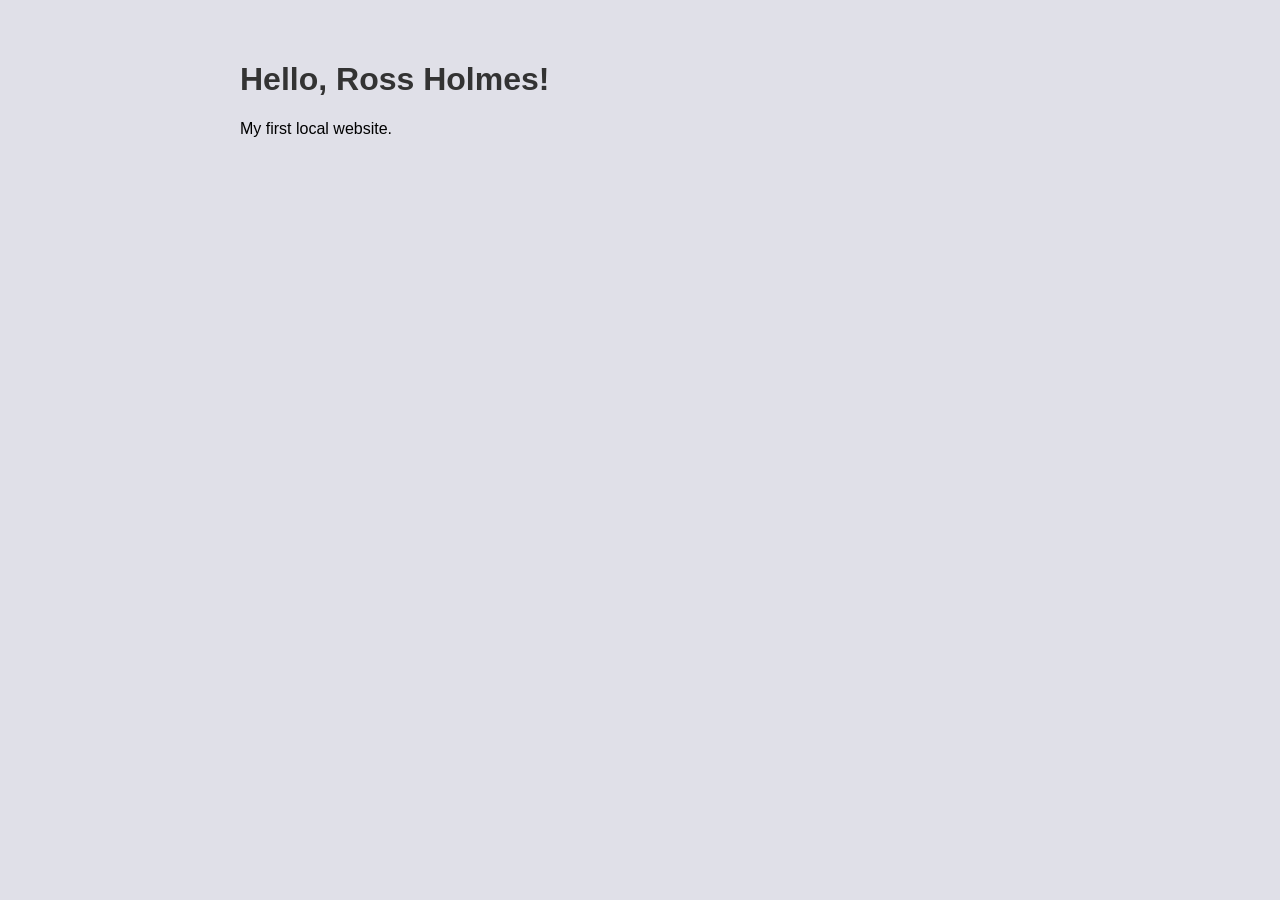
==== index.html @ 1b369ec4 "test 4" ====
<!DOCTYPE html>
<html>
  <head>
    <title>My First Site 2121</title>
    <link rel="stylesheet" href="style.css">
  </head>
  <body>
    <h1>Hello, Ross Holmes!</h1>
    <p>My first local website.</p>
  </body>
</html>
---- style.css ----
body {
  font-family: Arial, sans-serif;
  max-width: 800px;
  margin: 0 auto;
  padding: 40px;
  background: #e0e0e8;
}
h1 {
  color: #333;
}
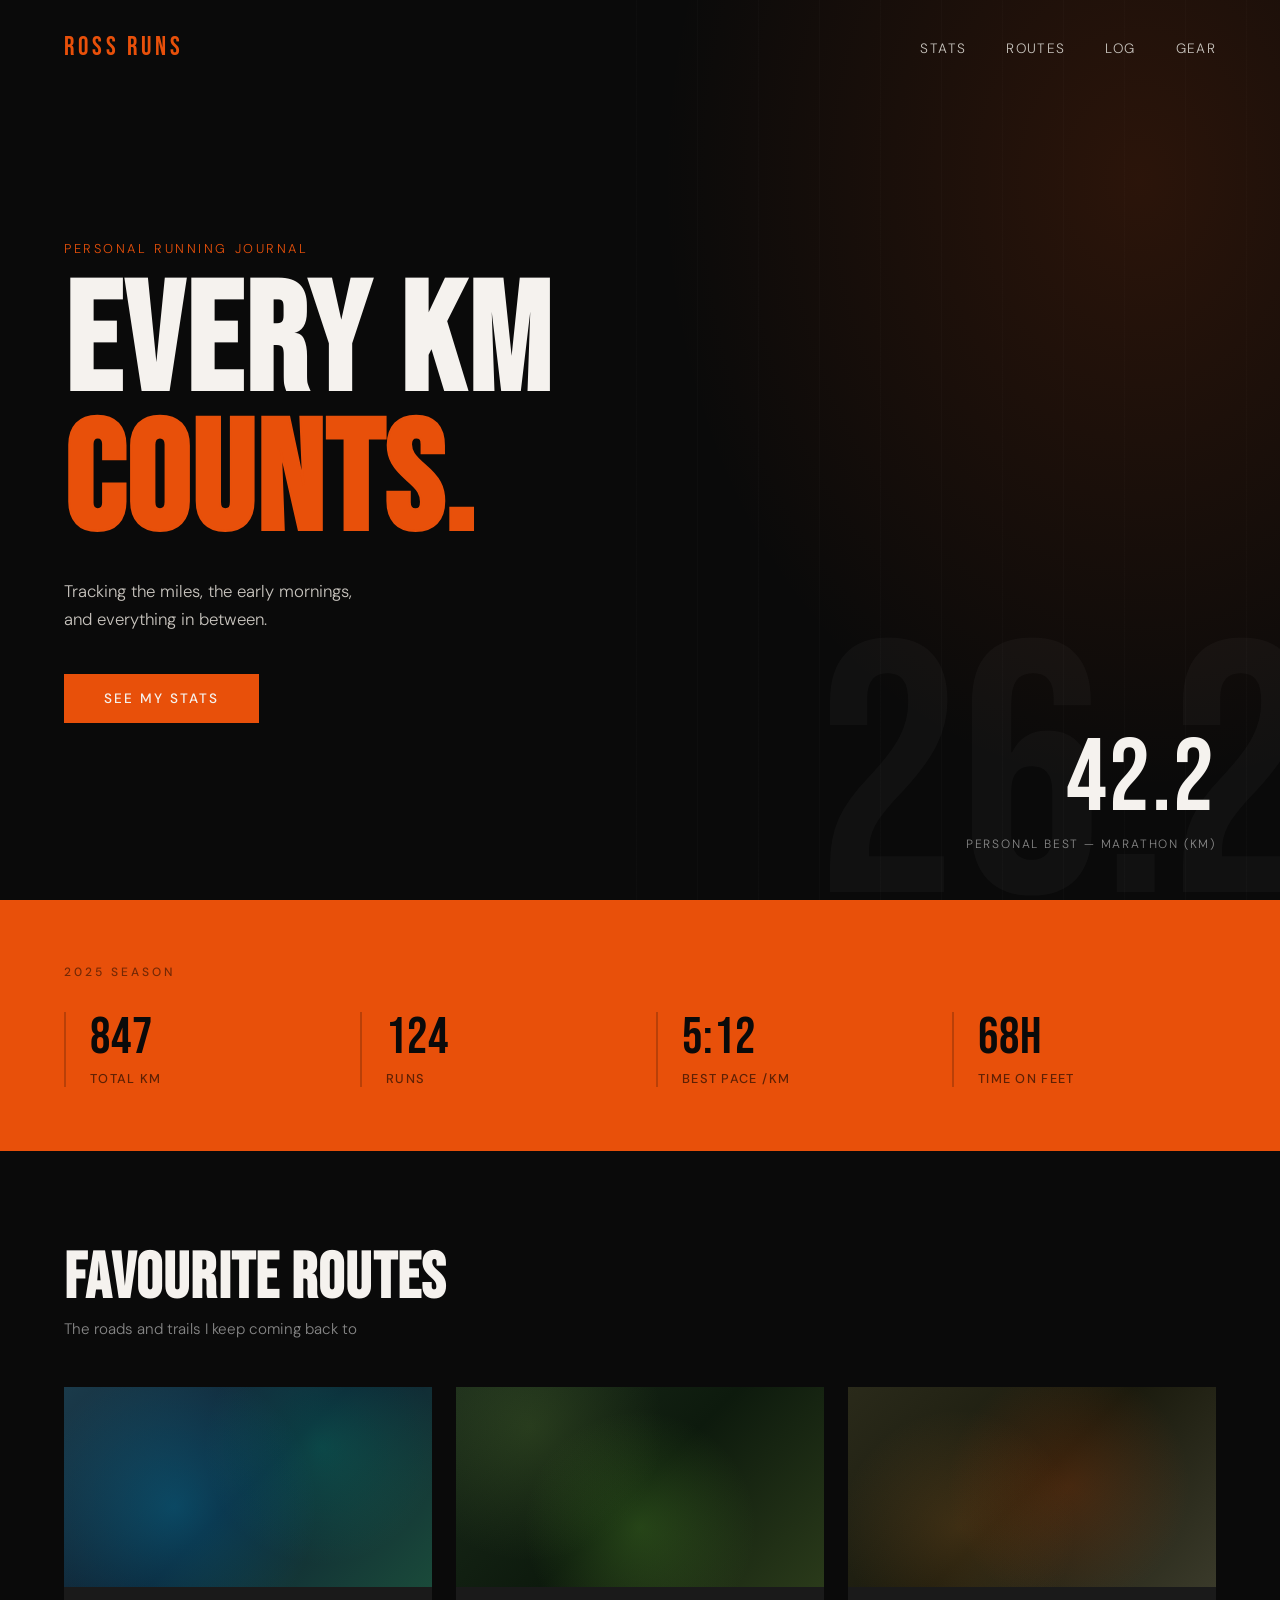
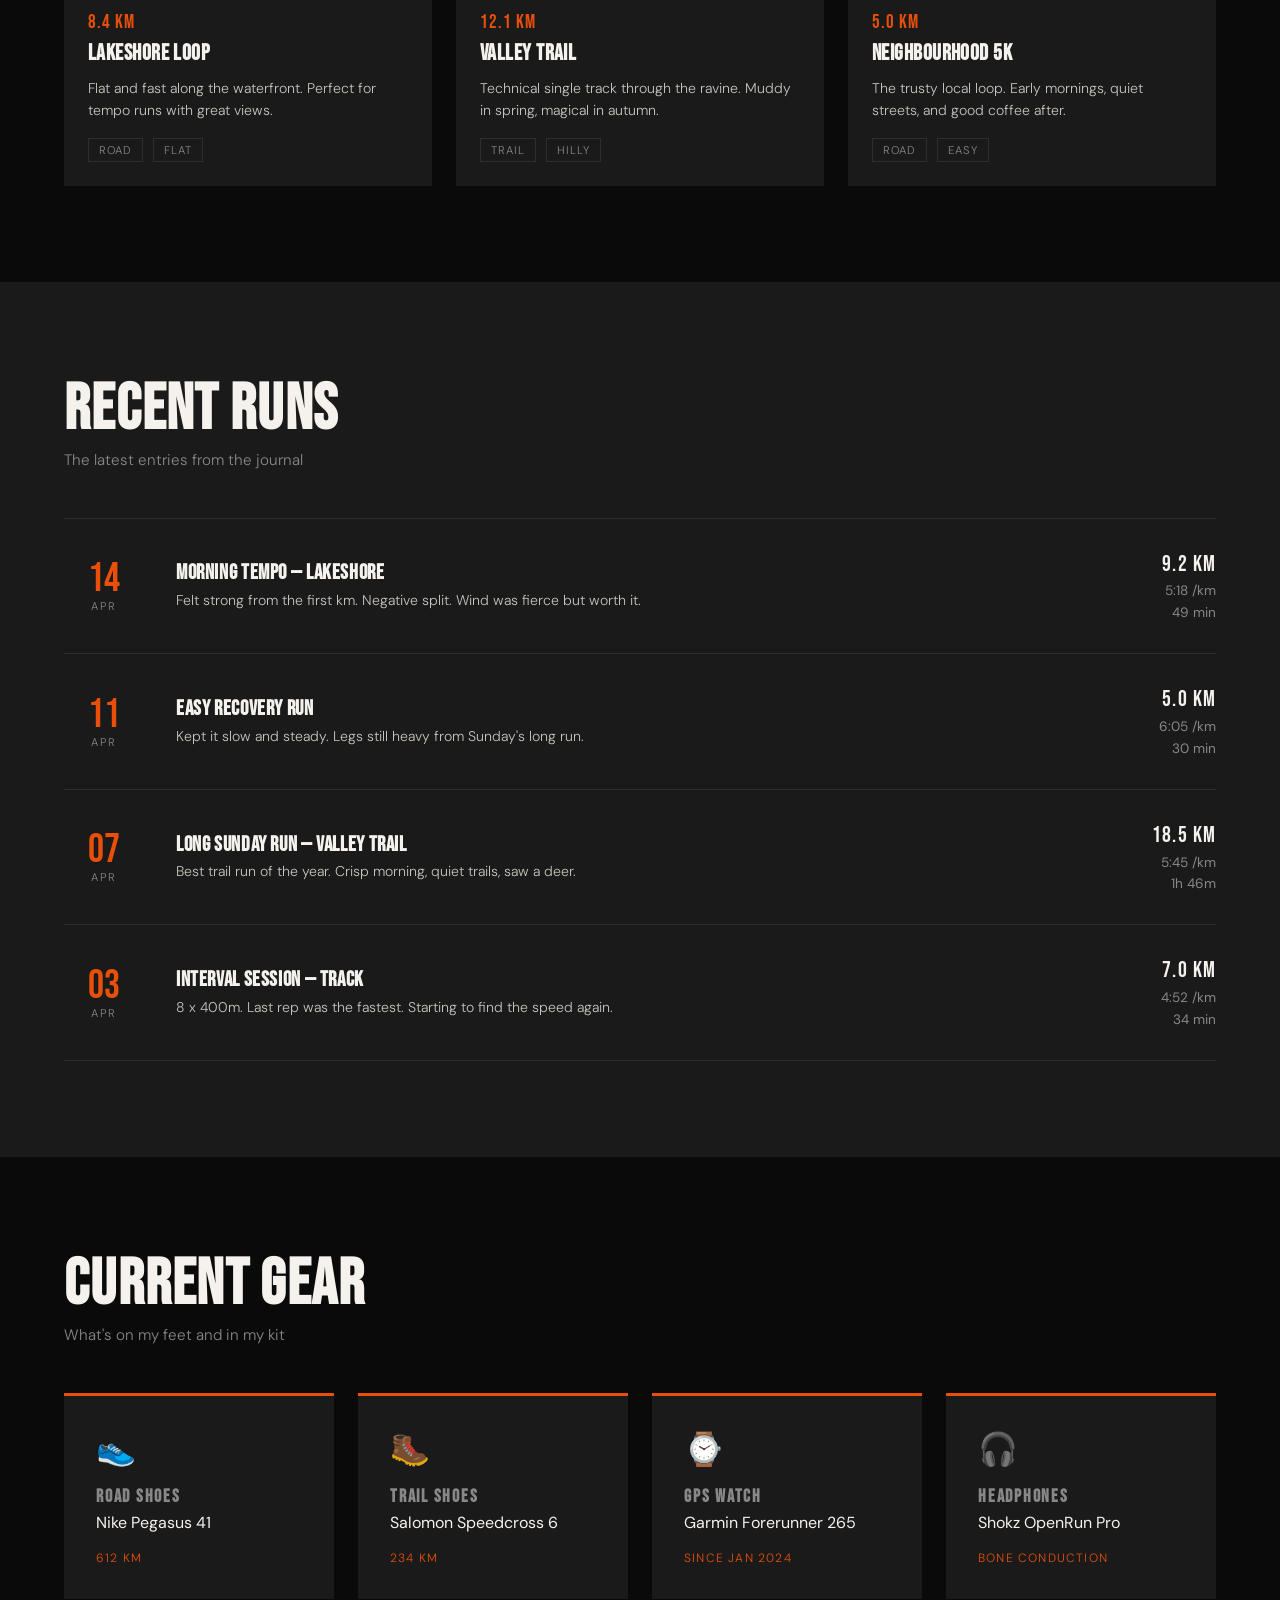
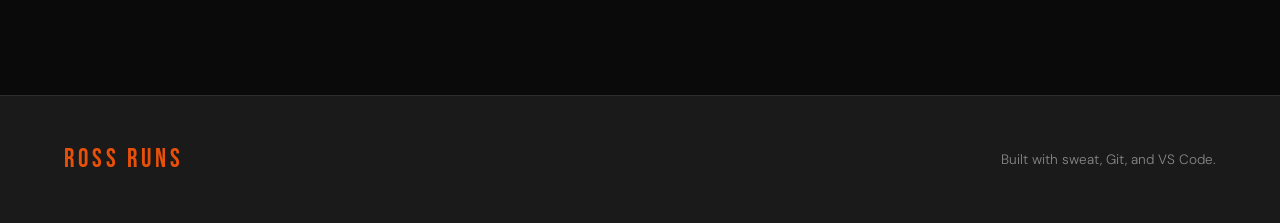
==== commit ec9e0f29: "Updated to running theme" ====
--- a/index.html
+++ b/index.html
@@ -1,11 +1,210 @@
 <!DOCTYPE html>
-<html>
-  <head>
-    <title>My First Site 2121</title>
-    <link rel="stylesheet" href="style.css">
-  </head>
-  <body>
-    <h1>Hello, Ross Holmes!</h1>
-    <p>My first local website.</p>
-  </body>
+<html lang="en">
+<head>
+  <meta charset="UTF-8">
+  <meta name="viewport" content="width=device-width, initial-scale=1.0">
+  <title>Ross Runs</title>
+  <link rel="preconnect" href="https://fonts.googleapis.com">
+  <link href="https://fonts.googleapis.com/css2?family=Bebas+Neue&family=DM+Sans:ital,wght@0,300;0,400;0,500;1,300&display=swap" rel="stylesheet">
+  <link rel="stylesheet" href="style.css">
+</head>
+<body>
+
+  <!-- HERO -->
+  <header class="hero">
+    <nav class="nav">
+      <span class="logo">ROSS RUNS</span>
+      <ul>
+        <li><a href="#stats">Stats</a></li>
+        <li><a href="#routes">Routes</a></li>
+        <li><a href="#log">Log</a></li>
+        <li><a href="#gear">Gear</a></li>
+      </ul>
+    </nav>
+    <div class="hero-content">
+      <p class="hero-label">Personal Running Journal</p>
+      <h1>Every km<br><em>counts.</em></h1>
+      <p class="hero-sub">Tracking the miles, the early mornings,<br>and everything in between.</p>
+      <a href="#stats" class="btn">See My Stats</a>
+    </div>
+    <div class="hero-distance">
+      <span>42.2</span>
+      <p>Personal Best — Marathon (km)</p>
+    </div>
+  </header>
+
+  <!-- STATS -->
+  <section class="stats" id="stats">
+    <div class="stats-label">2025 SEASON</div>
+    <div class="stats-grid">
+      <div class="stat">
+        <span class="stat-num">847</span>
+        <span class="stat-name">Total km</span>
+      </div>
+      <div class="stat">
+        <span class="stat-num">124</span>
+        <span class="stat-name">Runs</span>
+      </div>
+      <div class="stat">
+        <span class="stat-num">5:12</span>
+        <span class="stat-name">Best pace /km</span>
+      </div>
+      <div class="stat">
+        <span class="stat-num">68h</span>
+        <span class="stat-name">Time on feet</span>
+      </div>
+    </div>
+  </section>
+
+  <!-- ROUTES -->
+  <section class="routes" id="routes">
+    <div class="section-header">
+      <h2>Favourite Routes</h2>
+      <p>The roads and trails I keep coming back to</p>
+    </div>
+    <div class="routes-grid">
+      <div class="route-card">
+        <div class="route-img route-img-1"></div>
+        <div class="route-info">
+          <span class="route-distance">8.4 km</span>
+          <h3>Lakeshore Loop</h3>
+          <p>Flat and fast along the waterfront. Perfect for tempo runs with great views.</p>
+          <span class="route-tag">Road</span>
+          <span class="route-tag">Flat</span>
+        </div>
+      </div>
+      <div class="route-card">
+        <div class="route-img route-img-2"></div>
+        <div class="route-info">
+          <span class="route-distance">12.1 km</span>
+          <h3>Valley Trail</h3>
+          <p>Technical single track through the ravine. Muddy in spring, magical in autumn.</p>
+          <span class="route-tag">Trail</span>
+          <span class="route-tag">Hilly</span>
+        </div>
+      </div>
+      <div class="route-card">
+        <div class="route-img route-img-3"></div>
+        <div class="route-info">
+          <span class="route-distance">5.0 km</span>
+          <h3>Neighbourhood 5k</h3>
+          <p>The trusty local loop. Early mornings, quiet streets, and good coffee after.</p>
+          <span class="route-tag">Road</span>
+          <span class="route-tag">Easy</span>
+        </div>
+      </div>
+    </div>
+  </section>
+
+  <!-- RUN LOG -->
+  <section class="log" id="log">
+    <div class="section-header light">
+      <h2>Recent Runs</h2>
+      <p>The latest entries from the journal</p>
+    </div>
+    <div class="log-list">
+      <div class="log-entry">
+        <div class="log-date">
+          <span class="day">14</span>
+          <span class="month">APR</span>
+        </div>
+        <div class="log-details">
+          <h4>Morning tempo — Lakeshore</h4>
+          <p>Felt strong from the first km. Negative split. Wind was fierce but worth it.</p>
+        </div>
+        <div class="log-metrics">
+          <span>9.2 km</span>
+          <span>5:18 /km</span>
+          <span>49 min</span>
+        </div>
+      </div>
+      <div class="log-entry">
+        <div class="log-date">
+          <span class="day">11</span>
+          <span class="month">APR</span>
+        </div>
+        <div class="log-details">
+          <h4>Easy recovery run</h4>
+          <p>Kept it slow and steady. Legs still heavy from Sunday's long run.</p>
+        </div>
+        <div class="log-metrics">
+          <span>5.0 km</span>
+          <span>6:05 /km</span>
+          <span>30 min</span>
+        </div>
+      </div>
+      <div class="log-entry">
+        <div class="log-date">
+          <span class="day">07</span>
+          <span class="month">APR</span>
+        </div>
+        <div class="log-details">
+          <h4>Long Sunday run — Valley Trail</h4>
+          <p>Best trail run of the year. Crisp morning, quiet trails, saw a deer.</p>
+        </div>
+        <div class="log-metrics">
+          <span>18.5 km</span>
+          <span>5:45 /km</span>
+          <span>1h 46m</span>
+        </div>
+      </div>
+      <div class="log-entry">
+        <div class="log-date">
+          <span class="day">03</span>
+          <span class="month">APR</span>
+        </div>
+        <div class="log-details">
+          <h4>Interval session — track</h4>
+          <p>8 x 400m. Last rep was the fastest. Starting to find the speed again.</p>
+        </div>
+        <div class="log-metrics">
+          <span>7.0 km</span>
+          <span>4:52 /km</span>
+          <span>34 min</span>
+        </div>
+      </div>
+    </div>
+  </section>
+
+  <!-- GEAR -->
+  <section class="gear" id="gear">
+    <div class="section-header">
+      <h2>Current Gear</h2>
+      <p>What's on my feet and in my kit</p>
+    </div>
+    <div class="gear-grid">
+      <div class="gear-item">
+        <div class="gear-icon">👟</div>
+        <h4>Road Shoes</h4>
+        <p>Nike Pegasus 41</p>
+        <span class="gear-km">612 km</span>
+      </div>
+      <div class="gear-item">
+        <div class="gear-icon">🥾</div>
+        <h4>Trail Shoes</h4>
+        <p>Salomon Speedcross 6</p>
+        <span class="gear-km">234 km</span>
+      </div>
+      <div class="gear-item">
+        <div class="gear-icon">⌚</div>
+        <h4>GPS Watch</h4>
+        <p>Garmin Forerunner 265</p>
+        <span class="gear-km">Since Jan 2024</span>
+      </div>
+      <div class="gear-item">
+        <div class="gear-icon">🎧</div>
+        <h4>Headphones</h4>
+        <p>Shokz OpenRun Pro</p>
+        <span class="gear-km">Bone conduction</span>
+      </div>
+    </div>
+  </section>
+
+  <!-- FOOTER -->
+  <footer class="footer">
+    <span class="logo">ROSS RUNS</span>
+    <p>Built with sweat, Git, and VS Code.</p>
+  </footer>
+
+</body>
 </html>
--- a/style.css
+++ b/style.css
@@ -1,10 +1,564 @@
+/* ===========================
+   ROOT & RESET
+=========================== */
+:root {
+  --black: #0a0a0a;
+  --white: #f5f2ee;
+  --orange: #e8500a;
+  --orange-light: #ff6b2b;
+  --grey: #1a1a1a;
+  --grey-mid: #2e2e2e;
+  --grey-light: #888;
+  --text-light: #c8c4be;
+}
+
+*, *::before, *::after {
+  margin: 0;
+  padding: 0;
+  box-sizing: border-box;
+}
+
+html {
+  scroll-behavior: smooth;
+}
+
 body {
-  font-family: Arial, sans-serif;
-  max-width: 800px;
-  margin: 0 auto;
-  padding: 40px;
-  background: #e0e0e8;
-}
-h1 {
-  color: #333;
-}
+  background: var(--black);
+  color: var(--white);
+  font-family: 'DM Sans', sans-serif;
+  font-weight: 300;
+  overflow-x: hidden;
+}
+
+/* ===========================
+   TYPOGRAPHY
+=========================== */
+h1, h2, h3, .logo, .stat-num, .hero-distance span {
+  font-family: 'Bebas Neue', sans-serif;
+  letter-spacing: 0.02em;
+}
+
+h2 {
+  font-size: clamp(2.5rem, 5vw, 4rem);
+  line-height: 1;
+}
+
+/* ===========================
+   NAV
+=========================== */
+.nav {
+  display: flex;
+  justify-content: space-between;
+  align-items: center;
+  padding: 2rem 4rem;
+  position: relative;
+  z-index: 10;
+}
+
+.logo {
+  font-size: 1.6rem;
+  letter-spacing: 0.15em;
+  color: var(--orange);
+}
+
+.nav ul {
+  display: flex;
+  gap: 2.5rem;
+  list-style: none;
+}
+
+.nav a {
+  color: var(--text-light);
+  text-decoration: none;
+  font-size: 0.85rem;
+  letter-spacing: 0.1em;
+  text-transform: uppercase;
+  transition: color 0.2s;
+}
+
+.nav a:hover {
+  color: var(--orange);
+}
+
+/* ===========================
+   HERO
+=========================== */
+.hero {
+  min-height: 100vh;
+  background: var(--black);
+  position: relative;
+  display: flex;
+  flex-direction: column;
+  overflow: hidden;
+}
+
+.hero::before {
+  content: '';
+  position: absolute;
+  top: 0; right: 0;
+  width: 55%;
+  height: 100%;
+  background: 
+    radial-gradient(ellipse at 80% 20%, rgba(232, 80, 10, 0.15) 0%, transparent 60%),
+    repeating-linear-gradient(
+      90deg,
+      transparent,
+      transparent 60px,
+      rgba(255,255,255,0.015) 60px,
+      rgba(255,255,255,0.015) 61px
+    );
+  pointer-events: none;
+}
+
+.hero::after {
+  content: '26.2';
+  position: absolute;
+  right: -2rem;
+  bottom: -4rem;
+  font-family: 'Bebas Neue', sans-serif;
+  font-size: 28vw;
+  color: rgba(255,255,255,0.03);
+  line-height: 1;
+  pointer-events: none;
+  user-select: none;
+}
+
+.hero-content {
+  flex: 1;
+  display: flex;
+  flex-direction: column;
+  justify-content: center;
+  padding: 4rem 4rem 6rem;
+  max-width: 700px;
+  animation: fadeUp 0.8s ease both;
+}
+
+@keyframes fadeUp {
+  from { opacity: 0; transform: translateY(30px); }
+  to { opacity: 1; transform: translateY(0); }
+}
+
+.hero-label {
+  font-size: 0.8rem;
+  letter-spacing: 0.2em;
+  text-transform: uppercase;
+  color: var(--orange);
+  margin-bottom: 1.2rem;
+}
+
+.hero-content h1 {
+  font-size: clamp(5rem, 12vw, 10rem);
+  line-height: 0.9;
+  color: var(--white);
+  margin-bottom: 1.5rem;
+}
+
+.hero-content h1 em {
+  font-style: normal;
+  color: var(--orange);
+  -webkit-text-stroke: 2px var(--orange);
+}
+
+.hero-sub {
+  font-size: 1.05rem;
+  line-height: 1.7;
+  color: var(--text-light);
+  margin-bottom: 2.5rem;
+  max-width: 420px;
+}
+
+.btn {
+  display: inline-block;
+  background: var(--orange);
+  color: var(--white);
+  text-decoration: none;
+  padding: 1rem 2.5rem;
+  font-size: 0.85rem;
+  letter-spacing: 0.15em;
+  text-transform: uppercase;
+  font-weight: 500;
+  transition: background 0.2s, transform 0.2s;
+  align-self: flex-start;
+}
+
+.btn:hover {
+  background: var(--orange-light);
+  transform: translateY(-2px);
+}
+
+.hero-distance {
+  position: absolute;
+  bottom: 3rem;
+  right: 4rem;
+  text-align: right;
+  animation: fadeUp 0.8s 0.3s ease both;
+}
+
+.hero-distance span {
+  font-size: clamp(4rem, 8vw, 7rem);
+  color: var(--white);
+  line-height: 1;
+  display: block;
+}
+
+.hero-distance p {
+  font-size: 0.75rem;
+  letter-spacing: 0.15em;
+  text-transform: uppercase;
+  color: var(--grey-light);
+  margin-top: 0.3rem;
+}
+
+/* ===========================
+   STATS
+=========================== */
+.stats {
+  background: var(--orange);
+  padding: 4rem;
+  position: relative;
+}
+
+.stats-label {
+  font-size: 0.75rem;
+  letter-spacing: 0.25em;
+  text-transform: uppercase;
+  color: rgba(0,0,0,0.5);
+  margin-bottom: 2rem;
+  font-weight: 500;
+}
+
+.stats-grid {
+  display: grid;
+  grid-template-columns: repeat(4, 1fr);
+  gap: 2rem;
+}
+
+.stat {
+  display: flex;
+  flex-direction: column;
+  gap: 0.4rem;
+  border-left: 2px solid rgba(0,0,0,0.2);
+  padding-left: 1.5rem;
+}
+
+.stat-num {
+  font-size: clamp(2.5rem, 4vw, 4rem);
+  color: var(--black);
+  line-height: 1;
+}
+
+.stat-name {
+  font-size: 0.8rem;
+  letter-spacing: 0.1em;
+  text-transform: uppercase;
+  color: rgba(0,0,0,0.6);
+  font-weight: 500;
+}
+
+/* ===========================
+   ROUTES
+=========================== */
+.routes {
+  padding: 6rem 4rem;
+  background: var(--black);
+}
+
+.section-header {
+  margin-bottom: 3rem;
+}
+
+.section-header h2 {
+  color: var(--white);
+  margin-bottom: 0.5rem;
+}
+
+.section-header p {
+  color: var(--grey-light);
+  font-size: 0.95rem;
+}
+
+.routes-grid {
+  display: grid;
+  grid-template-columns: repeat(3, 1fr);
+  gap: 1.5rem;
+}
+
+.route-card {
+  background: var(--grey);
+  overflow: hidden;
+  transition: transform 0.3s;
+}
+
+.route-card:hover {
+  transform: translateY(-6px);
+}
+
+.route-img {
+  height: 200px;
+  background-size: cover;
+  background-position: center;
+}
+
+.route-img-1 {
+  background: linear-gradient(135deg, #1a3a4a 0%, #0d2233 50%, #1a4a3a 100%);
+  position: relative;
+  overflow: hidden;
+}
+
+.route-img-1::after {
+  content: '';
+  position: absolute;
+  inset: 0;
+  background: 
+    radial-gradient(circle at 30% 60%, rgba(0,150,200,0.3) 0%, transparent 50%),
+    radial-gradient(circle at 70% 30%, rgba(0,200,150,0.2) 0%, transparent 40%);
+}
+
+.route-img-2 {
+  background: linear-gradient(135deg, #1a2a1a 0%, #0d1a0d 50%, #2a3a1a 100%);
+  position: relative;
+  overflow: hidden;
+}
+
+.route-img-2::after {
+  content: '';
+  position: absolute;
+  inset: 0;
+  background:
+    radial-gradient(circle at 50% 70%, rgba(100,180,50,0.25) 0%, transparent 50%),
+    radial-gradient(circle at 20% 20%, rgba(150,200,80,0.15) 0%, transparent 40%);
+}
+
+.route-img-3 {
+  background: linear-gradient(135deg, #2a2a1a 0%, #1a1a0d 50%, #3a3a2a 100%);
+  position: relative;
+  overflow: hidden;
+}
+
+.route-img-3::after {
+  content: '';
+  position: absolute;
+  inset: 0;
+  background:
+    radial-gradient(circle at 60% 50%, rgba(232,80,10,0.2) 0%, transparent 50%),
+    radial-gradient(circle at 30% 70%, rgba(255,150,50,0.15) 0%, transparent 40%);
+}
+
+.route-info {
+  padding: 1.5rem;
+}
+
+.route-distance {
+  font-family: 'Bebas Neue', sans-serif;
+  font-size: 1.2rem;
+  color: var(--orange);
+  letter-spacing: 0.05em;
+  display: block;
+  margin-bottom: 0.4rem;
+}
+
+.route-info h3 {
+  font-size: 1.4rem;
+  color: var(--white);
+  margin-bottom: 0.6rem;
+}
+
+.route-info p {
+  font-size: 0.88rem;
+  color: var(--text-light);
+  line-height: 1.6;
+  margin-bottom: 1rem;
+}
+
+.route-tag {
+  display: inline-block;
+  border: 1px solid var(--grey-mid);
+  color: var(--grey-light);
+  font-size: 0.7rem;
+  letter-spacing: 0.1em;
+  text-transform: uppercase;
+  padding: 0.25rem 0.6rem;
+  margin-right: 0.4rem;
+}
+
+/* ===========================
+   RUN LOG
+=========================== */
+.log {
+  background: var(--grey);
+  padding: 6rem 4rem;
+}
+
+.section-header.light h2 {
+  color: var(--white);
+}
+
+.section-header.light p {
+  color: var(--grey-light);
+}
+
+.log-list {
+  display: flex;
+  flex-direction: column;
+  gap: 0;
+}
+
+.log-entry {
+  display: grid;
+  grid-template-columns: 80px 1fr auto;
+  gap: 2rem;
+  align-items: center;
+  padding: 2rem 0;
+  border-bottom: 1px solid var(--grey-mid);
+  transition: background 0.2s;
+}
+
+.log-entry:first-child {
+  border-top: 1px solid var(--grey-mid);
+}
+
+.log-date {
+  display: flex;
+  flex-direction: column;
+  align-items: center;
+  text-align: center;
+}
+
+.log-date .day {
+  font-family: 'Bebas Neue', sans-serif;
+  font-size: 2.5rem;
+  line-height: 1;
+  color: var(--orange);
+}
+
+.log-date .month {
+  font-size: 0.7rem;
+  letter-spacing: 0.15em;
+  color: var(--grey-light);
+  text-transform: uppercase;
+}
+
+.log-details h4 {
+  font-family: 'Bebas Neue', sans-serif;
+  font-size: 1.3rem;
+  color: var(--white);
+  letter-spacing: 0.03em;
+  margin-bottom: 0.3rem;
+}
+
+.log-details p {
+  font-size: 0.88rem;
+  color: var(--text-light);
+  line-height: 1.5;
+}
+
+.log-metrics {
+  display: flex;
+  flex-direction: column;
+  gap: 0.3rem;
+  text-align: right;
+}
+
+.log-metrics span {
+  font-size: 0.85rem;
+  color: var(--grey-light);
+  font-weight: 400;
+}
+
+.log-metrics span:first-child {
+  font-family: 'Bebas Neue', sans-serif;
+  font-size: 1.4rem;
+  color: var(--white);
+  letter-spacing: 0.05em;
+}
+
+/* ===========================
+   GEAR
+=========================== */
+.gear {
+  padding: 6rem 4rem;
+  background: var(--black);
+}
+
+.gear-grid {
+  display: grid;
+  grid-template-columns: repeat(4, 1fr);
+  gap: 1.5rem;
+  margin-top: 3rem;
+}
+
+.gear-item {
+  background: var(--grey);
+  padding: 2rem;
+  border-top: 3px solid var(--orange);
+  transition: transform 0.2s;
+}
+
+.gear-item:hover {
+  transform: translateY(-4px);
+}
+
+.gear-icon {
+  font-size: 2rem;
+  margin-bottom: 1rem;
+}
+
+.gear-item h4 {
+  font-family: 'Bebas Neue', sans-serif;
+  font-size: 1.1rem;
+  color: var(--grey-light);
+  letter-spacing: 0.1em;
+  text-transform: uppercase;
+  margin-bottom: 0.3rem;
+}
+
+.gear-item p {
+  font-size: 1rem;
+  color: var(--white);
+  font-weight: 400;
+  margin-bottom: 0.8rem;
+}
+
+.gear-km {
+  font-size: 0.75rem;
+  color: var(--orange);
+  letter-spacing: 0.1em;
+  text-transform: uppercase;
+}
+
+/* ===========================
+   FOOTER
+=========================== */
+.footer {
+  background: var(--grey);
+  padding: 3rem 4rem;
+  display: flex;
+  justify-content: space-between;
+  align-items: center;
+  border-top: 1px solid var(--grey-mid);
+}
+
+.footer p {
+  font-size: 0.85rem;
+  color: var(--grey-light);
+}
+
+/* ===========================
+   RESPONSIVE
+=========================== */
+@media (max-width: 900px) {
+  .nav { padding: 1.5rem 2rem; }
+  .nav ul { gap: 1.5rem; }
+  .hero-content { padding: 2rem 2rem 4rem; }
+  .hero-distance { right: 2rem; bottom: 2rem; }
+  .stats { padding: 3rem 2rem; }
+  .stats-grid { grid-template-columns: repeat(2, 1fr); }
+  .routes { padding: 4rem 2rem; }
+  .routes-grid { grid-template-columns: 1fr; }
+  .log { padding: 4rem 2rem; }
+  .log-entry { grid-template-columns: 60px 1fr; }
+  .log-metrics { display: none; }
+  .gear { padding: 4rem 2rem; }
+  .gear-grid { grid-template-columns: repeat(2, 1fr); }
+  .footer { padding: 2rem; flex-direction: column; gap: 1rem; text-align: center; }
+}
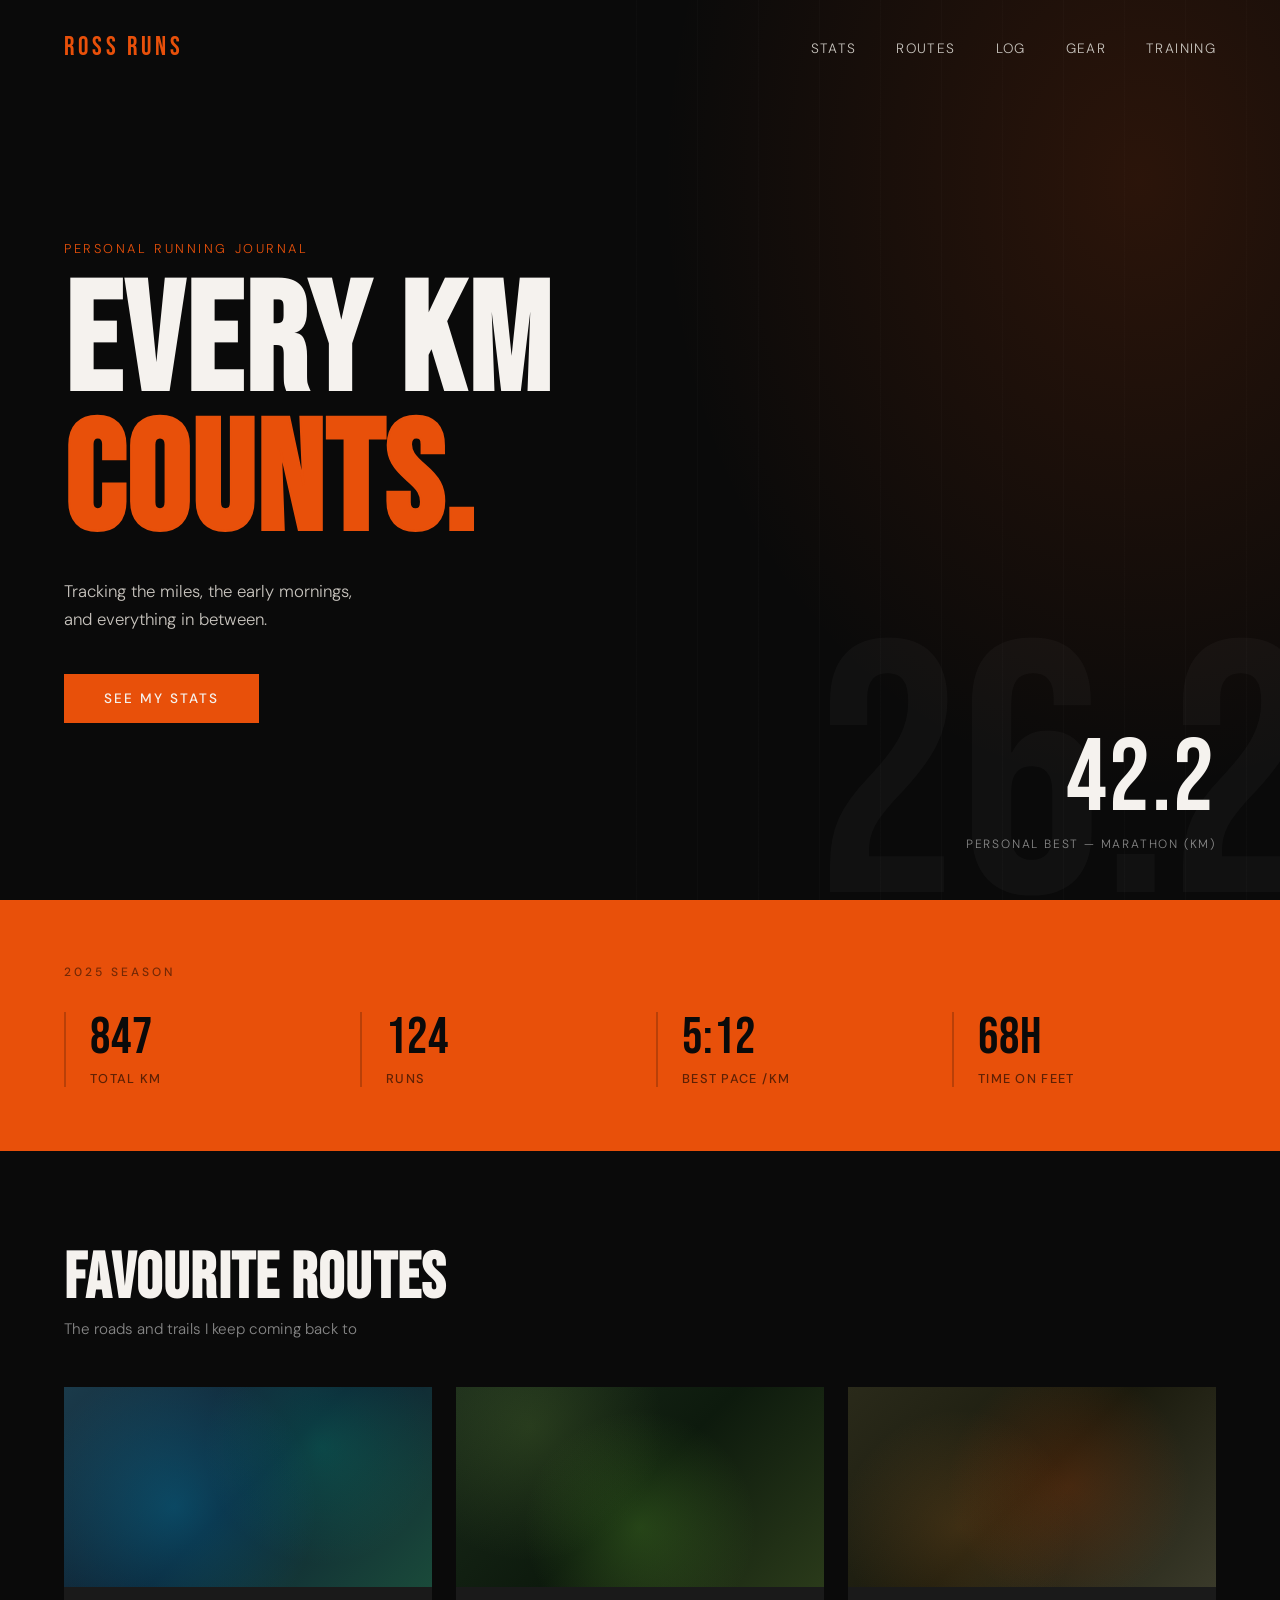
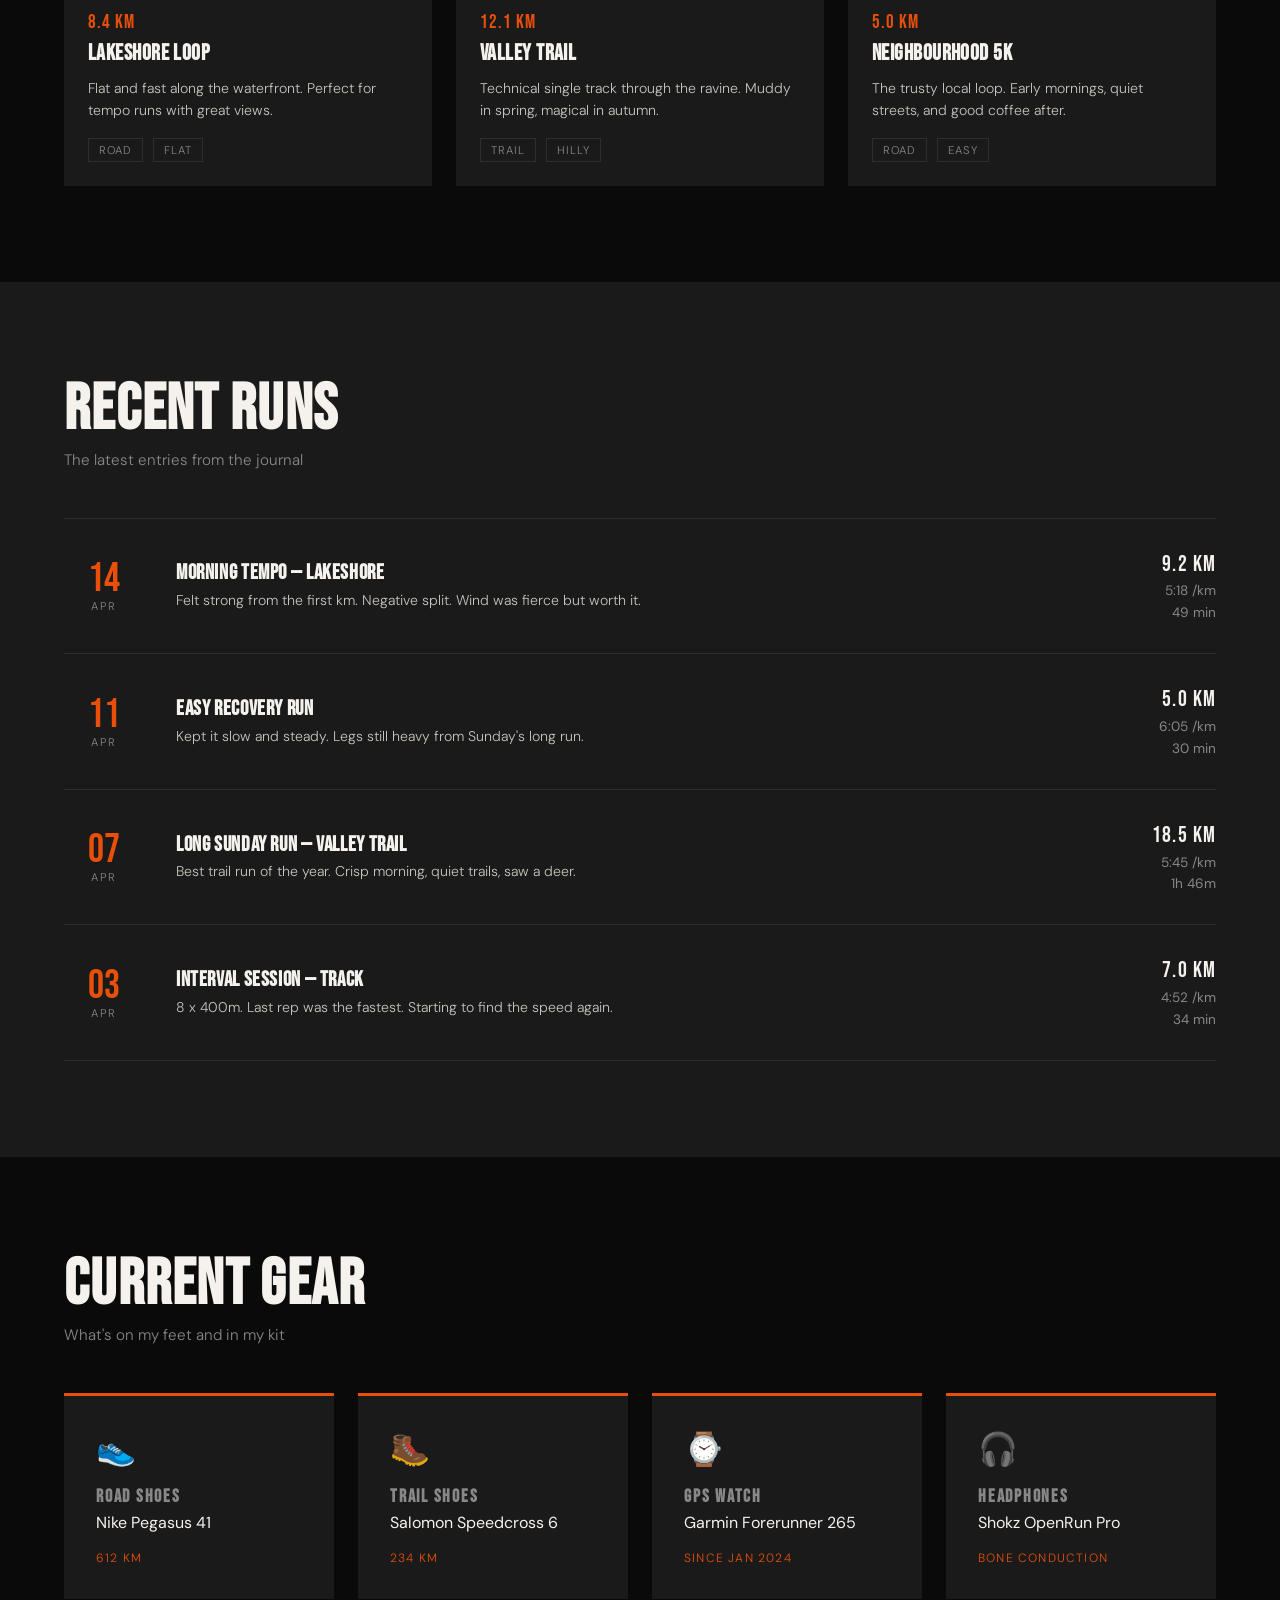
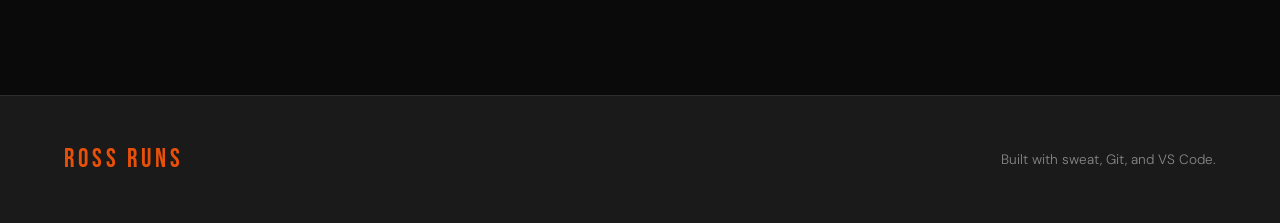
==== commit 3488cac8: "Linked training page" ====
--- a/index.html
+++ b/index.html
@@ -19,6 +19,7 @@
         <li><a href="#routes">Routes</a></li>
         <li><a href="#log">Log</a></li>
         <li><a href="#gear">Gear</a></li>
+        <li><a href="training.html">Training</a></li>
       </ul>
     </nav>
     <div class="hero-content">
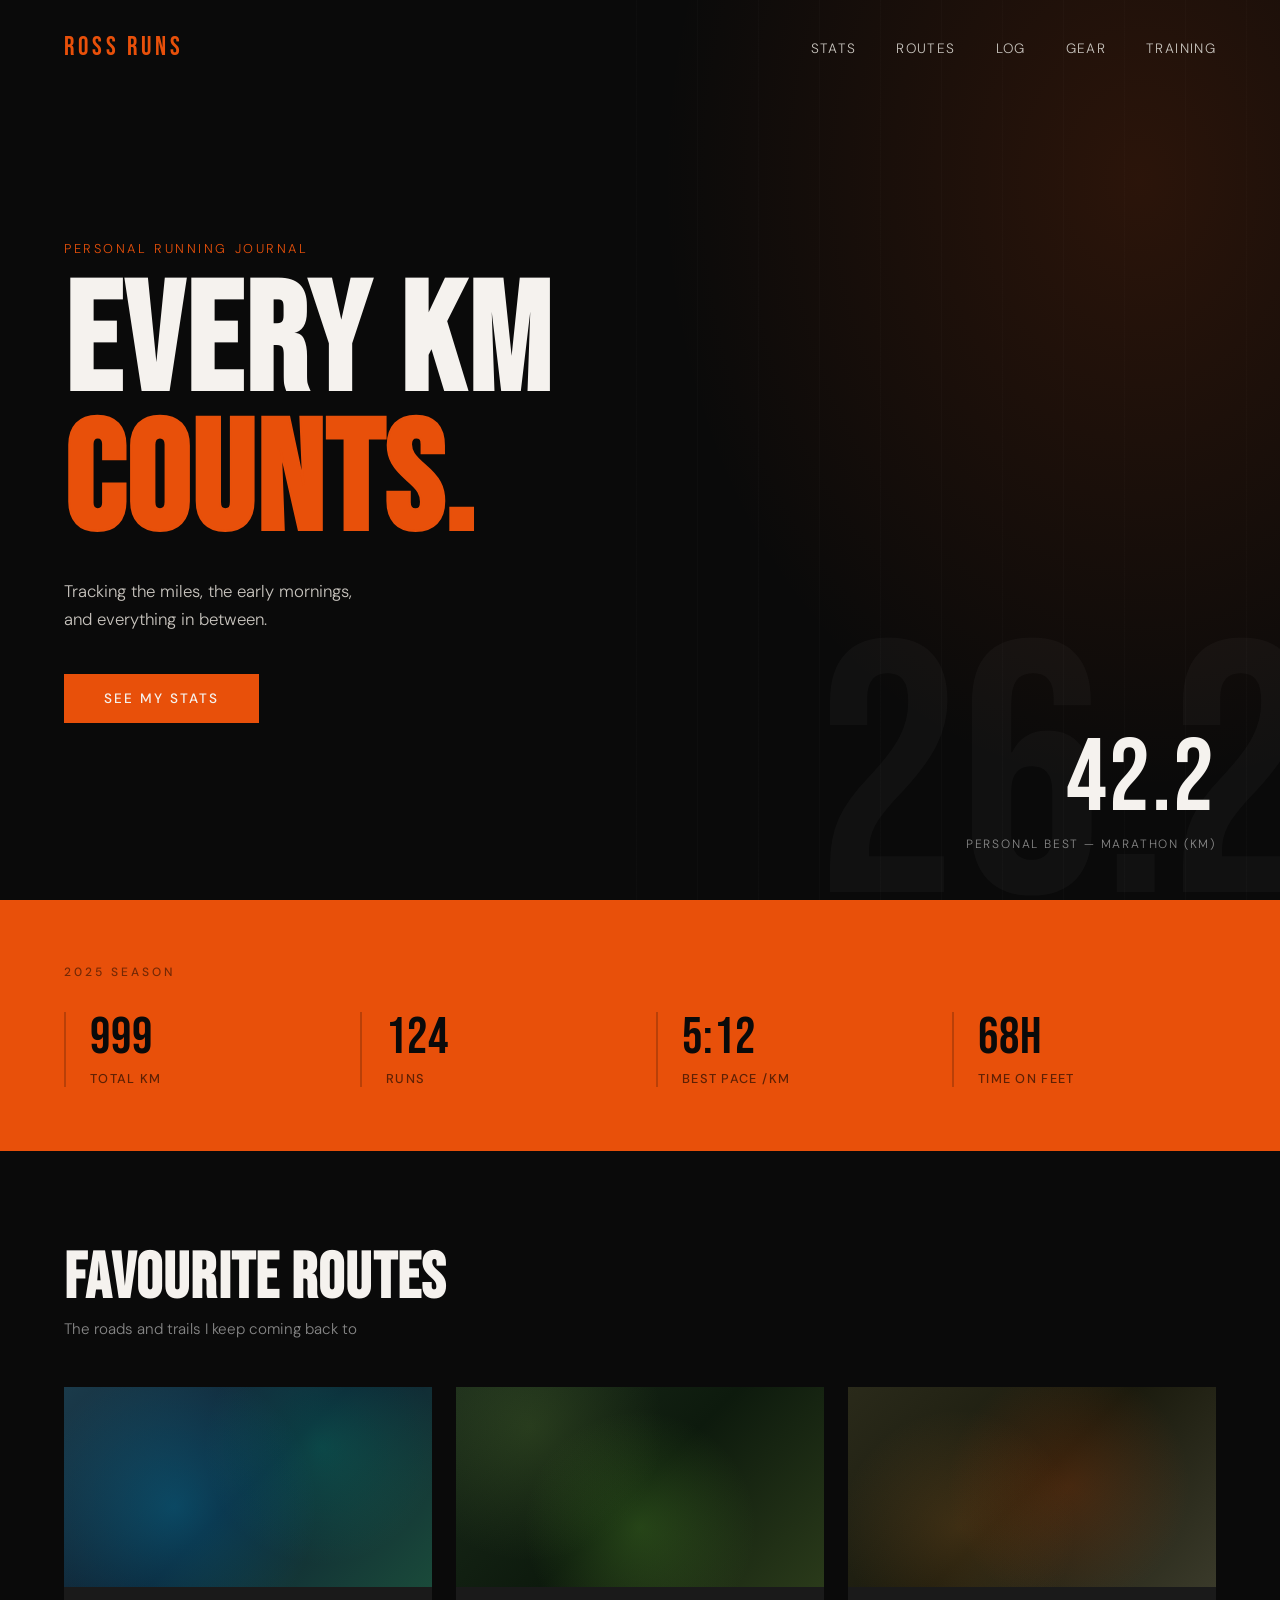
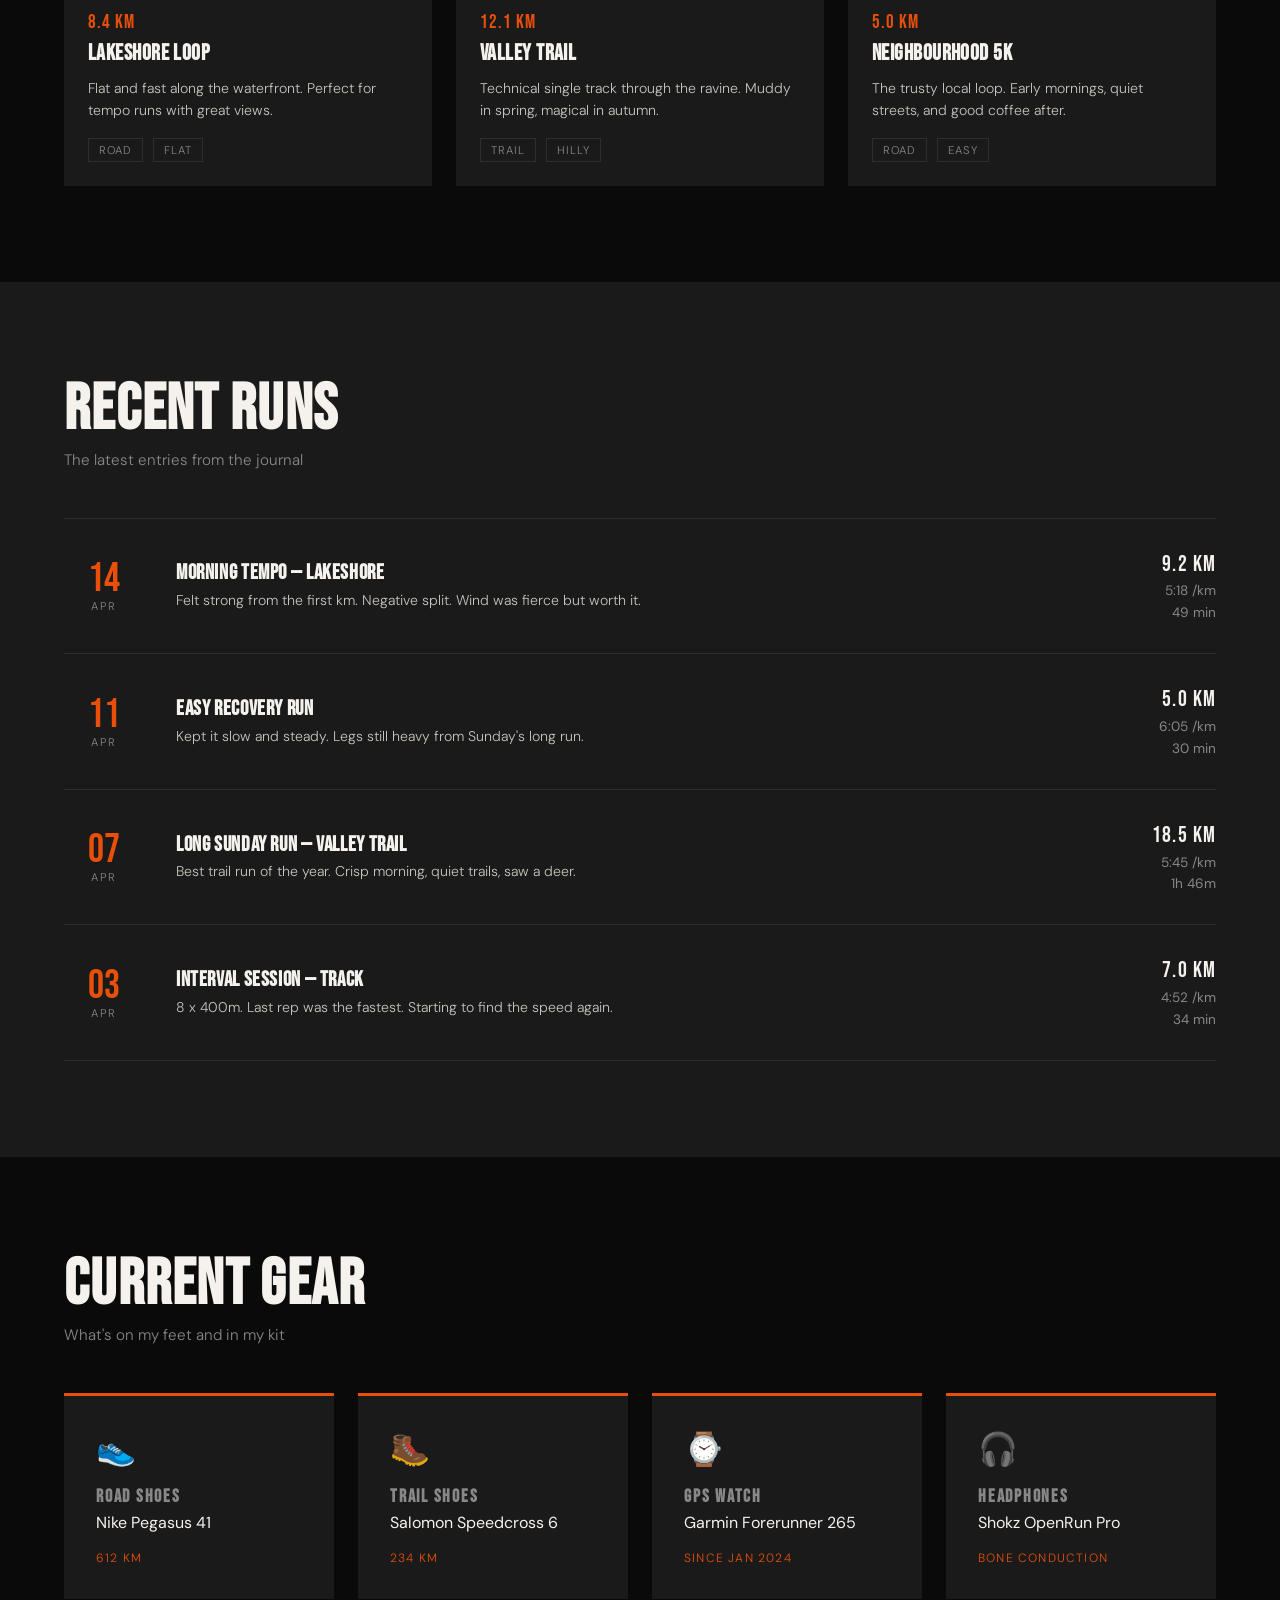
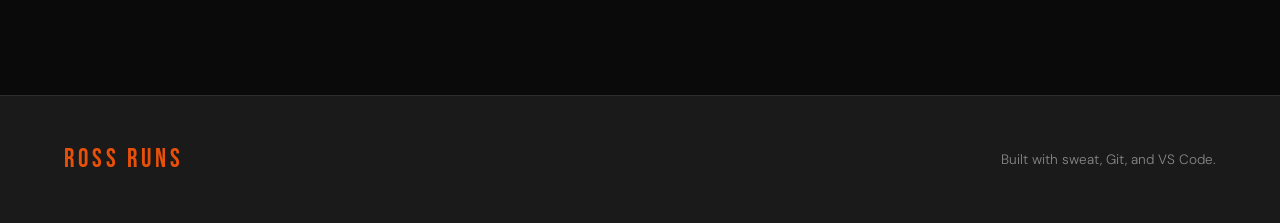
==== commit a439ac76: "Updated stats to 999" ====
--- a/index.html
+++ b/index.html
@@ -39,7 +39,7 @@
     <div class="stats-label">2025 SEASON</div>
     <div class="stats-grid">
       <div class="stat">
-        <span class="stat-num">847</span>
+        <span class="stat-num">999</span>
         <span class="stat-name">Total km</span>
       </div>
       <div class="stat">
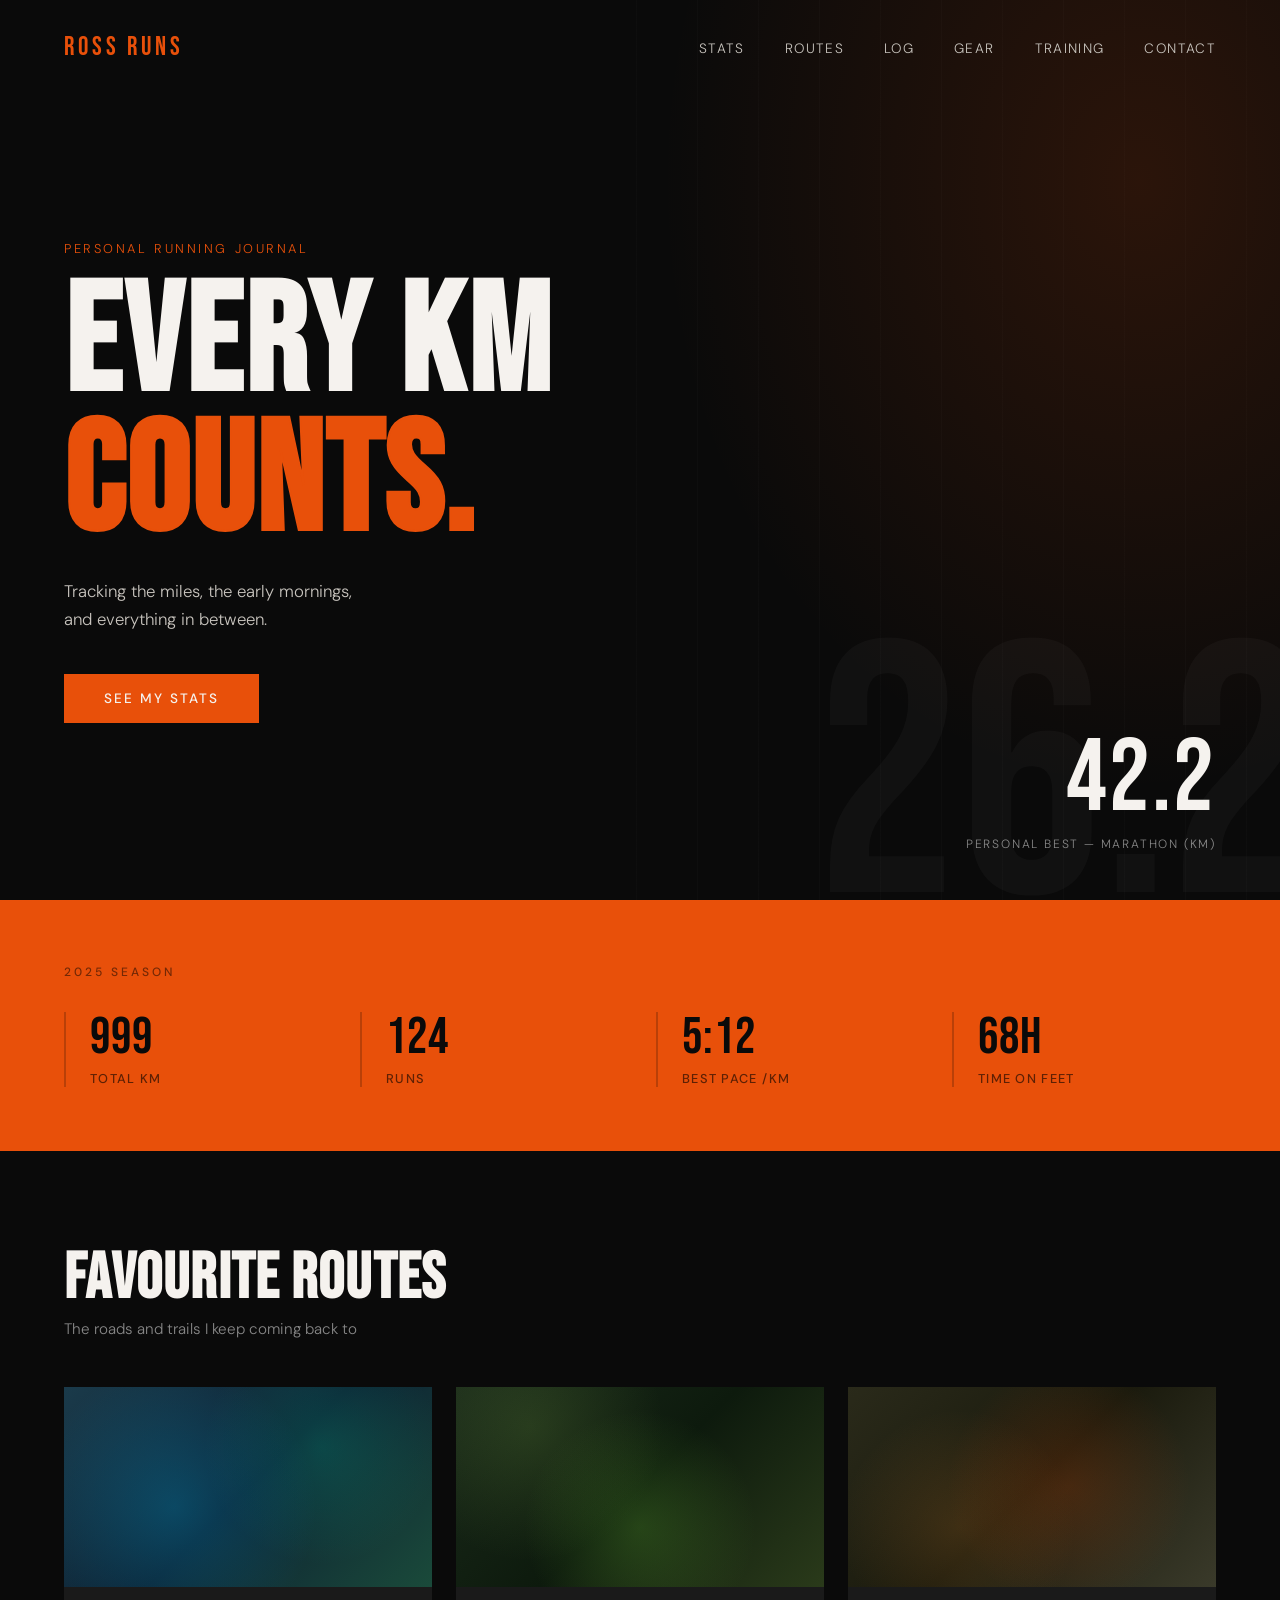
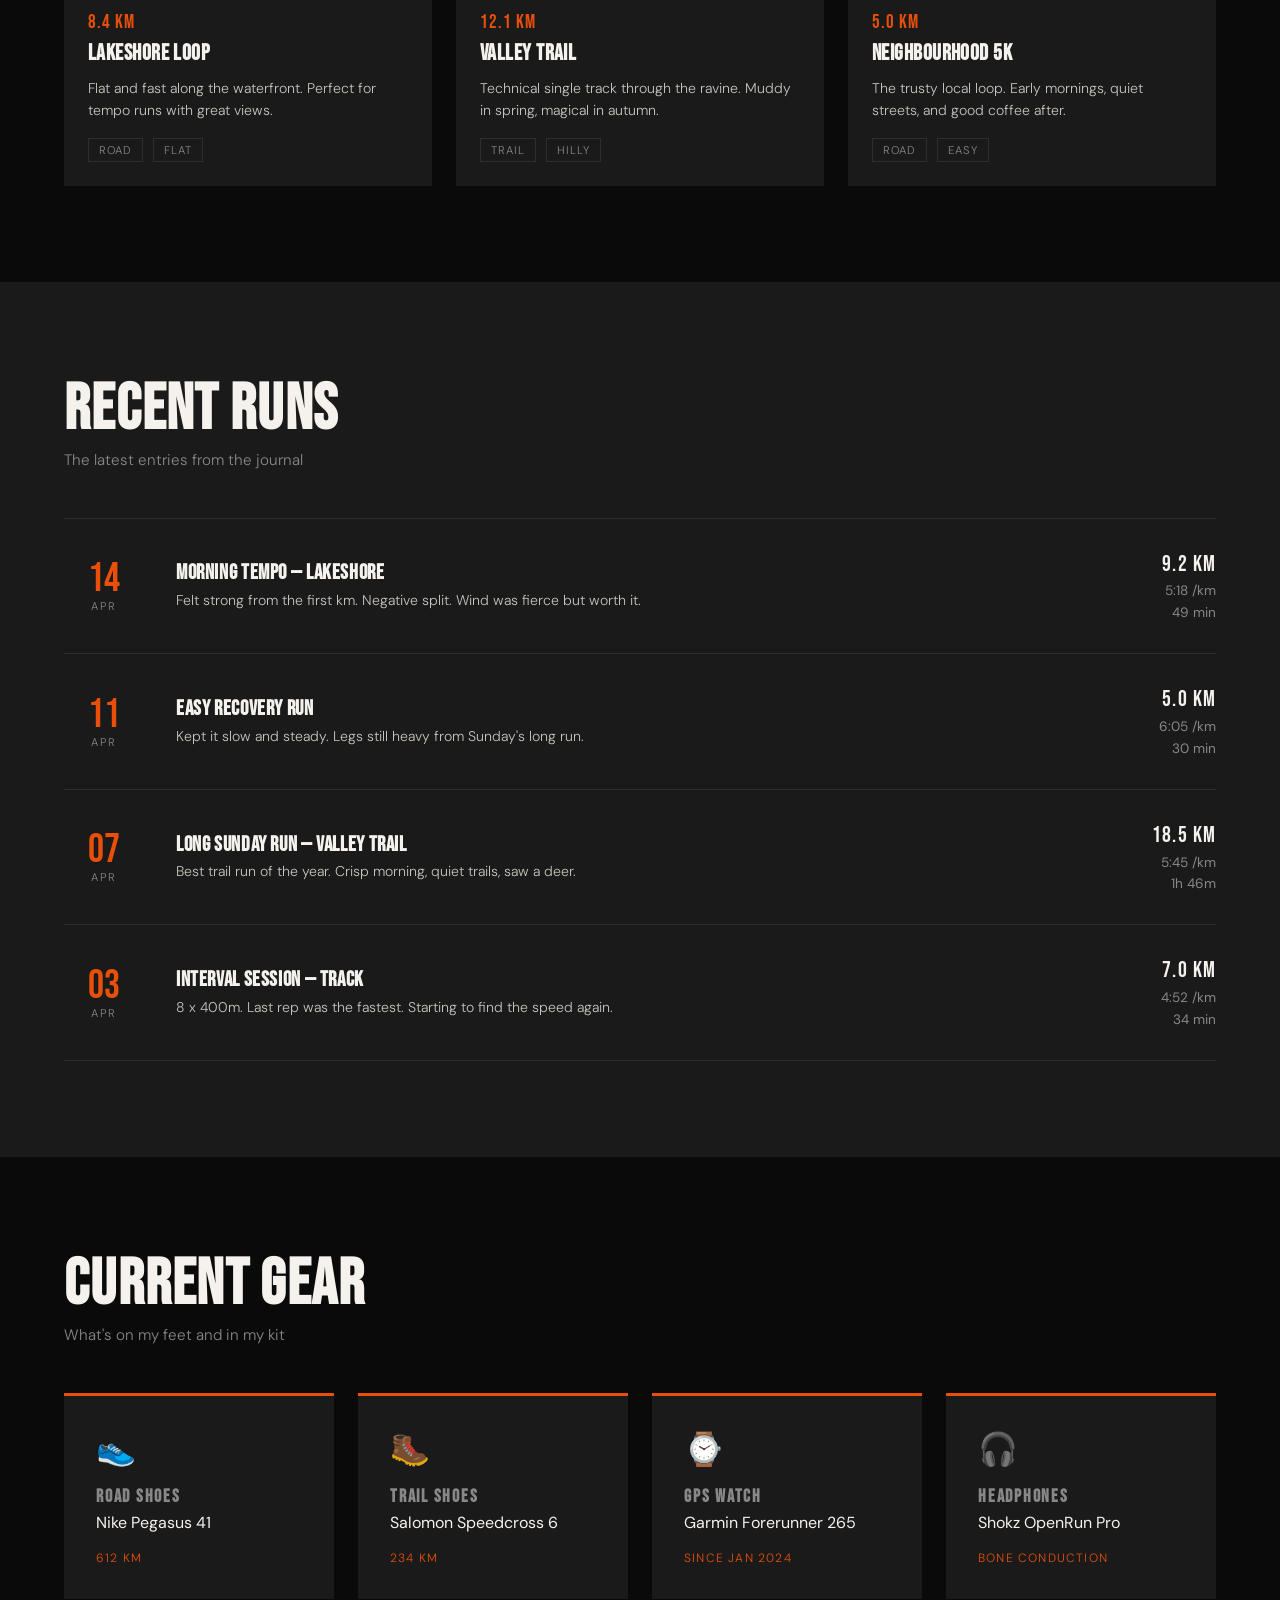
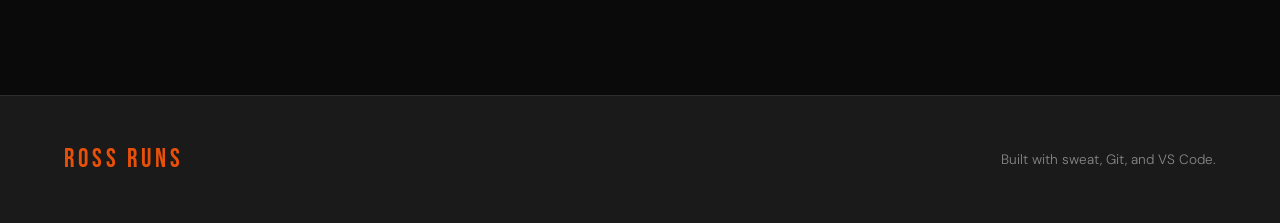
==== commit fd2e1389: "Add changes" ====
--- a/index.html
+++ b/index.html
@@ -20,6 +20,7 @@
         <li><a href="#log">Log</a></li>
         <li><a href="#gear">Gear</a></li>
         <li><a href="training.html">Training</a></li>
+        <li><a href="contact.html">Contact</a></li>
       </ul>
     </nav>
     <div class="hero-content">
@@ -78,7 +79,7 @@
         <div class="route-img route-img-2"></div>
         <div class="route-info">
           <span class="route-distance">12.1 km</span>
-          <h3>Valley Trail</h3>
+          <h3><strong>Valley Trail</strong></h3>
           <p>Technical single track through the ravine. Muddy in spring, magical in autumn.</p>
           <span class="route-tag">Trail</span>
           <span class="route-tag">Hilly</span>
--- a/style.css
+++ b/style.css
@@ -527,6 +527,99 @@
 }
 
 /* ===========================
+   CONTACT
+=========================== */
+.contact-header {
+  background: var(--black);
+  border-bottom: 1px solid var(--grey-mid);
+}
+
+.nav-active {
+  color: var(--orange) !important;
+}
+
+.contact-main {
+  min-height: calc(100vh - 80px - 80px);
+  background: var(--black);
+  display: flex;
+  align-items: flex-start;
+  justify-content: center;
+  padding: 6rem 4rem;
+}
+
+.contact-inner {
+  width: 100%;
+  max-width: 760px;
+  display: grid;
+  grid-template-columns: 1fr 1.6fr;
+  gap: 5rem;
+  align-items: start;
+}
+
+.contact-intro h2 {
+  color: var(--white);
+  margin-bottom: 1rem;
+}
+
+.contact-sub {
+  font-size: 0.95rem;
+  color: var(--text-light);
+  line-height: 1.7;
+  margin-top: 1rem;
+}
+
+.contact-form {
+  display: flex;
+  flex-direction: column;
+  gap: 1.5rem;
+}
+
+.form-group {
+  display: flex;
+  flex-direction: column;
+  gap: 0.4rem;
+}
+
+.form-group label {
+  font-size: 0.75rem;
+  letter-spacing: 0.15em;
+  text-transform: uppercase;
+  color: var(--grey-light);
+  font-weight: 500;
+}
+
+.form-group input,
+.form-group textarea {
+  background: var(--grey);
+  border: 1px solid var(--grey-mid);
+  color: var(--white);
+  font-family: 'DM Sans', sans-serif;
+  font-size: 0.95rem;
+  font-weight: 300;
+  padding: 0.85rem 1rem;
+  outline: none;
+  transition: border-color 0.2s;
+  resize: vertical;
+}
+
+.form-group input::placeholder,
+.form-group textarea::placeholder {
+  color: var(--grey-light);
+}
+
+.form-group input:focus,
+.form-group textarea:focus {
+  border-color: var(--orange);
+}
+
+.contact-form .btn {
+  align-self: flex-start;
+  cursor: pointer;
+  border: none;
+  font-family: 'DM Sans', sans-serif;
+}
+
+/* ===========================
    FOOTER
 =========================== */
 .footer {
@@ -561,4 +654,379 @@
   .gear { padding: 4rem 2rem; }
   .gear-grid { grid-template-columns: repeat(2, 1fr); }
   .footer { padding: 2rem; flex-direction: column; gap: 1rem; text-align: center; }
-}
+  .contact-main { padding: 4rem 2rem; }
+  .contact-inner { grid-template-columns: 1fr; gap: 3rem; }
+  .page-header { padding: 2rem; flex-direction: column; gap: 2rem; min-height: auto; padding-top: 3rem; }
+  .race-countdown { text-align: left; }
+  .phases { padding: 4rem 2rem; }
+  .phases-grid { grid-template-columns: repeat(2, 1fr); }
+  .weekly { padding: 4rem 2rem; }
+  .day-card { grid-template-columns: 60px 1fr 60px; gap: 1rem; }
+  .targets { padding: 4rem 2rem; }
+  .targets-grid { grid-template-columns: 1fr; }
+  .target-card.featured { transform: scale(1); }
+}
+
+/* ===========================
+   TRAINING PAGE
+=========================== */
+.nav a.active {
+  color: var(--orange);
+}
+
+.nav .logo {
+  text-decoration: none;
+}
+
+.page-header {
+  min-height: 50vh;
+  background: var(--black);
+  display: flex;
+  align-items: center;
+  padding: 4rem;
+  position: relative;
+  overflow: hidden;
+  border-bottom: 1px solid var(--grey-mid);
+}
+
+.page-header::before {
+  content: '';
+  position: absolute;
+  top: 0; right: 0;
+  width: 50%;
+  height: 100%;
+  background: radial-gradient(ellipse at 80% 50%, rgba(232, 80, 10, 0.1) 0%, transparent 65%);
+  pointer-events: none;
+}
+
+.page-header-content {
+  flex: 1;
+  animation: fadeUp 0.7s ease both;
+}
+
+.page-header-content h1 {
+  font-size: clamp(4rem, 9vw, 8rem);
+  line-height: 0.9;
+  color: var(--white);
+  margin-bottom: 1.5rem;
+}
+
+.page-header-content h1 em {
+  font-style: normal;
+  color: var(--orange);
+}
+
+.race-countdown {
+  text-align: right;
+  animation: fadeUp 0.7s 0.2s ease both;
+}
+
+.countdown-num {
+  font-family: 'Bebas Neue', sans-serif;
+  font-size: clamp(5rem, 10vw, 9rem);
+  color: var(--white);
+  line-height: 1;
+  display: block;
+}
+
+.race-countdown p {
+  font-size: 0.75rem;
+  letter-spacing: 0.15em;
+  text-transform: uppercase;
+  color: var(--grey-light);
+}
+
+.phases {
+  padding: 6rem 4rem;
+  background: var(--black);
+}
+
+.phases-grid {
+  display: grid;
+  grid-template-columns: repeat(4, 1fr);
+  gap: 1.5rem;
+  margin-top: 3rem;
+}
+
+.phase-card {
+  background: var(--grey);
+  padding: 2rem;
+  border-top: 3px solid var(--grey-mid);
+  position: relative;
+  opacity: 0.6;
+  transition: transform 0.2s;
+}
+
+.phase-card.done,
+.phase-card.current {
+  opacity: 1;
+}
+
+.phase-card.current {
+  border-top-color: var(--orange);
+}
+
+.phase-card.done {
+  border-top-color: #4a9a4a;
+}
+
+.phase-card:hover {
+  transform: translateY(-4px);
+}
+
+.phase-num {
+  font-family: 'Bebas Neue', sans-serif;
+  font-size: 3rem;
+  color: rgba(255,255,255,0.08);
+  line-height: 1;
+  display: block;
+  margin-bottom: 0.5rem;
+}
+
+.phase-card h3 {
+  font-size: 1.3rem;
+  color: var(--white);
+  margin-bottom: 0.3rem;
+}
+
+.phase-weeks {
+  font-size: 0.75rem;
+  letter-spacing: 0.1em;
+  text-transform: uppercase;
+  color: var(--orange);
+  margin-bottom: 0.8rem !important;
+}
+
+.phase-card p {
+  font-size: 0.88rem;
+  color: var(--text-light);
+  line-height: 1.6;
+  margin-bottom: 1.2rem;
+}
+
+.phase-status {
+  font-size: 0.7rem;
+  letter-spacing: 0.12em;
+  text-transform: uppercase;
+  padding: 0.3rem 0.7rem;
+  font-weight: 500;
+}
+
+.phase-status.complete {
+  background: rgba(74, 154, 74, 0.15);
+  color: #6aba6a;
+  border: 1px solid rgba(74, 154, 74, 0.3);
+}
+
+.phase-status.active {
+  background: rgba(232, 80, 10, 0.15);
+  color: var(--orange-light);
+  border: 1px solid rgba(232, 80, 10, 0.3);
+}
+
+.phase-status.upcoming {
+  background: rgba(255,255,255,0.05);
+  color: var(--grey-light);
+  border: 1px solid var(--grey-mid);
+}
+
+.weekly {
+  background: var(--grey);
+  padding: 6rem 4rem;
+}
+
+.week-grid {
+  display: flex;
+  flex-direction: column;
+  gap: 0;
+  margin-top: 2rem;
+}
+
+.day-card {
+  display: grid;
+  grid-template-columns: 80px 1fr 80px;
+  gap: 2rem;
+  align-items: center;
+  padding: 1.5rem 0;
+  border-bottom: 1px solid var(--grey-mid);
+  transition: background 0.2s;
+}
+
+.day-card:first-child {
+  border-top: 1px solid var(--grey-mid);
+}
+
+.day-card.highlight {
+  background: rgba(232, 80, 10, 0.06);
+  padding-left: 1rem;
+  padding-right: 1rem;
+  margin: 0 -1rem;
+}
+
+.day-card.rest {
+  opacity: 0.5;
+}
+
+.day-name {
+  font-family: 'Bebas Neue', sans-serif;
+  font-size: 1.6rem;
+  color: var(--grey-light);
+  letter-spacing: 0.1em;
+}
+
+.day-card.highlight .day-name {
+  color: var(--orange);
+}
+
+.day-content h4 {
+  font-family: 'Bebas Neue', sans-serif;
+  font-size: 1.2rem;
+  color: var(--white);
+  letter-spacing: 0.03em;
+  margin-bottom: 0.25rem;
+}
+
+.day-content p {
+  font-size: 0.88rem;
+  color: var(--text-light);
+  line-height: 1.5;
+  margin-bottom: 0.6rem;
+}
+
+.day-tag {
+  font-size: 0.68rem;
+  letter-spacing: 0.12em;
+  text-transform: uppercase;
+  padding: 0.2rem 0.6rem;
+  font-weight: 500;
+}
+
+.easy-tag {
+  background: rgba(50, 150, 200, 0.12);
+  color: #5bb3d8;
+  border: 1px solid rgba(50, 150, 200, 0.25);
+}
+
+.quality-tag {
+  background: rgba(232, 80, 10, 0.12);
+  color: var(--orange-light);
+  border: 1px solid rgba(232, 80, 10, 0.25);
+}
+
+.medium-tag {
+  background: rgba(180, 130, 50, 0.12);
+  color: #d4a855;
+  border: 1px solid rgba(180, 130, 50, 0.25);
+}
+
+.long-tag {
+  background: rgba(232, 80, 10, 0.2);
+  color: var(--orange-light);
+  border: 1px solid rgba(232, 80, 10, 0.4);
+}
+
+.rest-tag {
+  background: rgba(255,255,255,0.05);
+  color: var(--grey-light);
+  border: 1px solid var(--grey-mid);
+}
+
+.day-km {
+  font-family: 'Bebas Neue', sans-serif;
+  font-size: 1.4rem;
+  color: var(--white);
+  text-align: right;
+  letter-spacing: 0.05em;
+}
+
+.day-card.highlight .day-km {
+  color: var(--orange);
+}
+
+.week-total {
+  display: flex;
+  justify-content: space-between;
+  align-items: center;
+  padding: 1.5rem 0 0;
+  margin-top: 0.5rem;
+}
+
+.week-total span {
+  font-size: 0.8rem;
+  letter-spacing: 0.15em;
+  text-transform: uppercase;
+  color: var(--grey-light);
+}
+
+.total-km {
+  font-family: 'Bebas Neue', sans-serif !important;
+  font-size: 2rem !important;
+  color: var(--orange) !important;
+  letter-spacing: 0.05em;
+}
+
+.targets {
+  padding: 6rem 4rem;
+  background: var(--black);
+}
+
+.targets-grid {
+  display: grid;
+  grid-template-columns: repeat(3, 1fr);
+  gap: 1.5rem;
+  margin-top: 3rem;
+}
+
+.target-card {
+  background: var(--grey);
+  padding: 2.5rem;
+  text-align: center;
+  border: 1px solid var(--grey-mid);
+  transition: transform 0.2s;
+}
+
+.target-card:hover {
+  transform: translateY(-4px);
+}
+
+.target-card.featured {
+  border-color: var(--orange);
+  background: rgba(232, 80, 10, 0.07);
+  transform: scale(1.03);
+}
+
+.target-card.featured:hover {
+  transform: scale(1.03) translateY(-4px);
+}
+
+.target-label {
+  font-size: 0.75rem;
+  letter-spacing: 0.2em;
+  text-transform: uppercase;
+  color: var(--grey-light);
+  display: block;
+  margin-bottom: 0.8rem;
+}
+
+.target-card.featured .target-label {
+  color: var(--orange);
+}
+
+.target-time {
+  font-family: 'Bebas Neue', sans-serif;
+  font-size: 4.5rem;
+  color: var(--white);
+  line-height: 1;
+  display: block;
+  margin-bottom: 1rem;
+}
+
+.target-card.featured .target-time {
+  color: var(--orange);
+}
+
+.target-card p {
+  font-size: 0.88rem;
+  color: var(--text-light);
+  line-height: 1.6;
+}
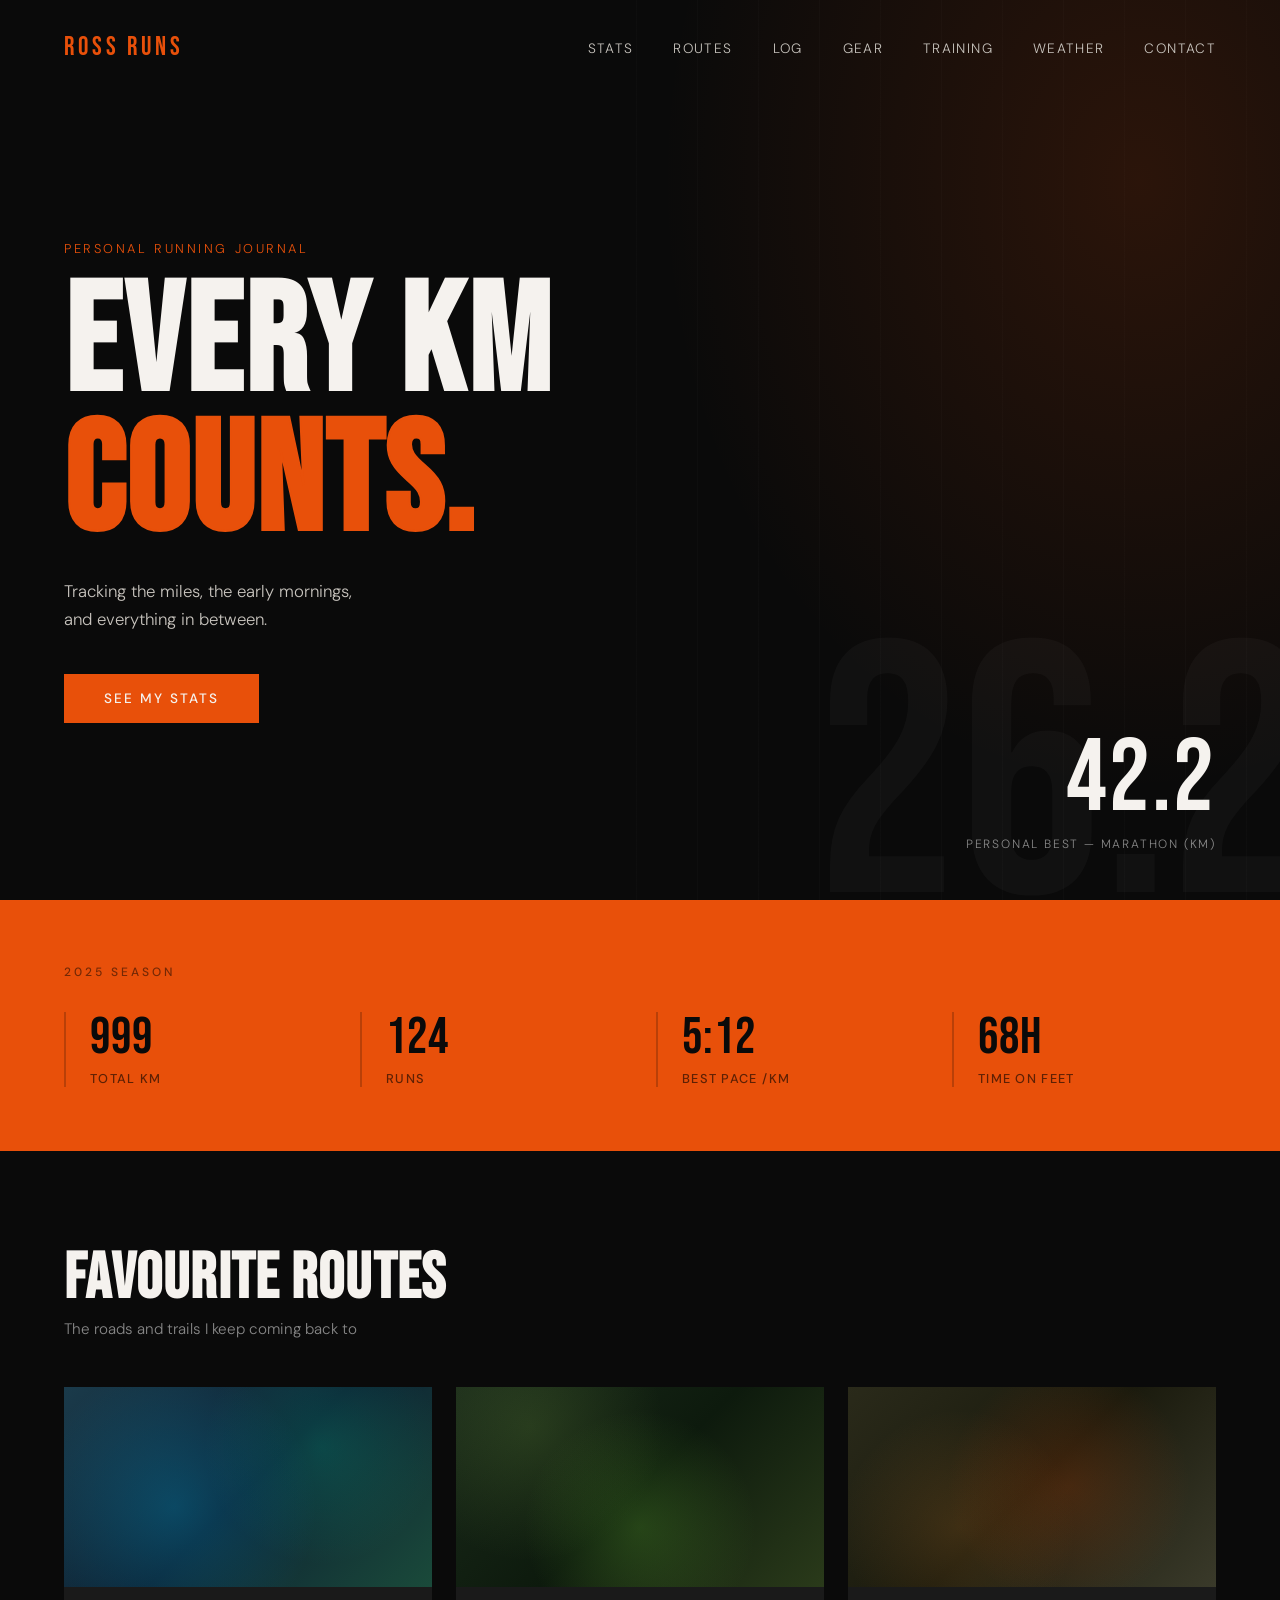
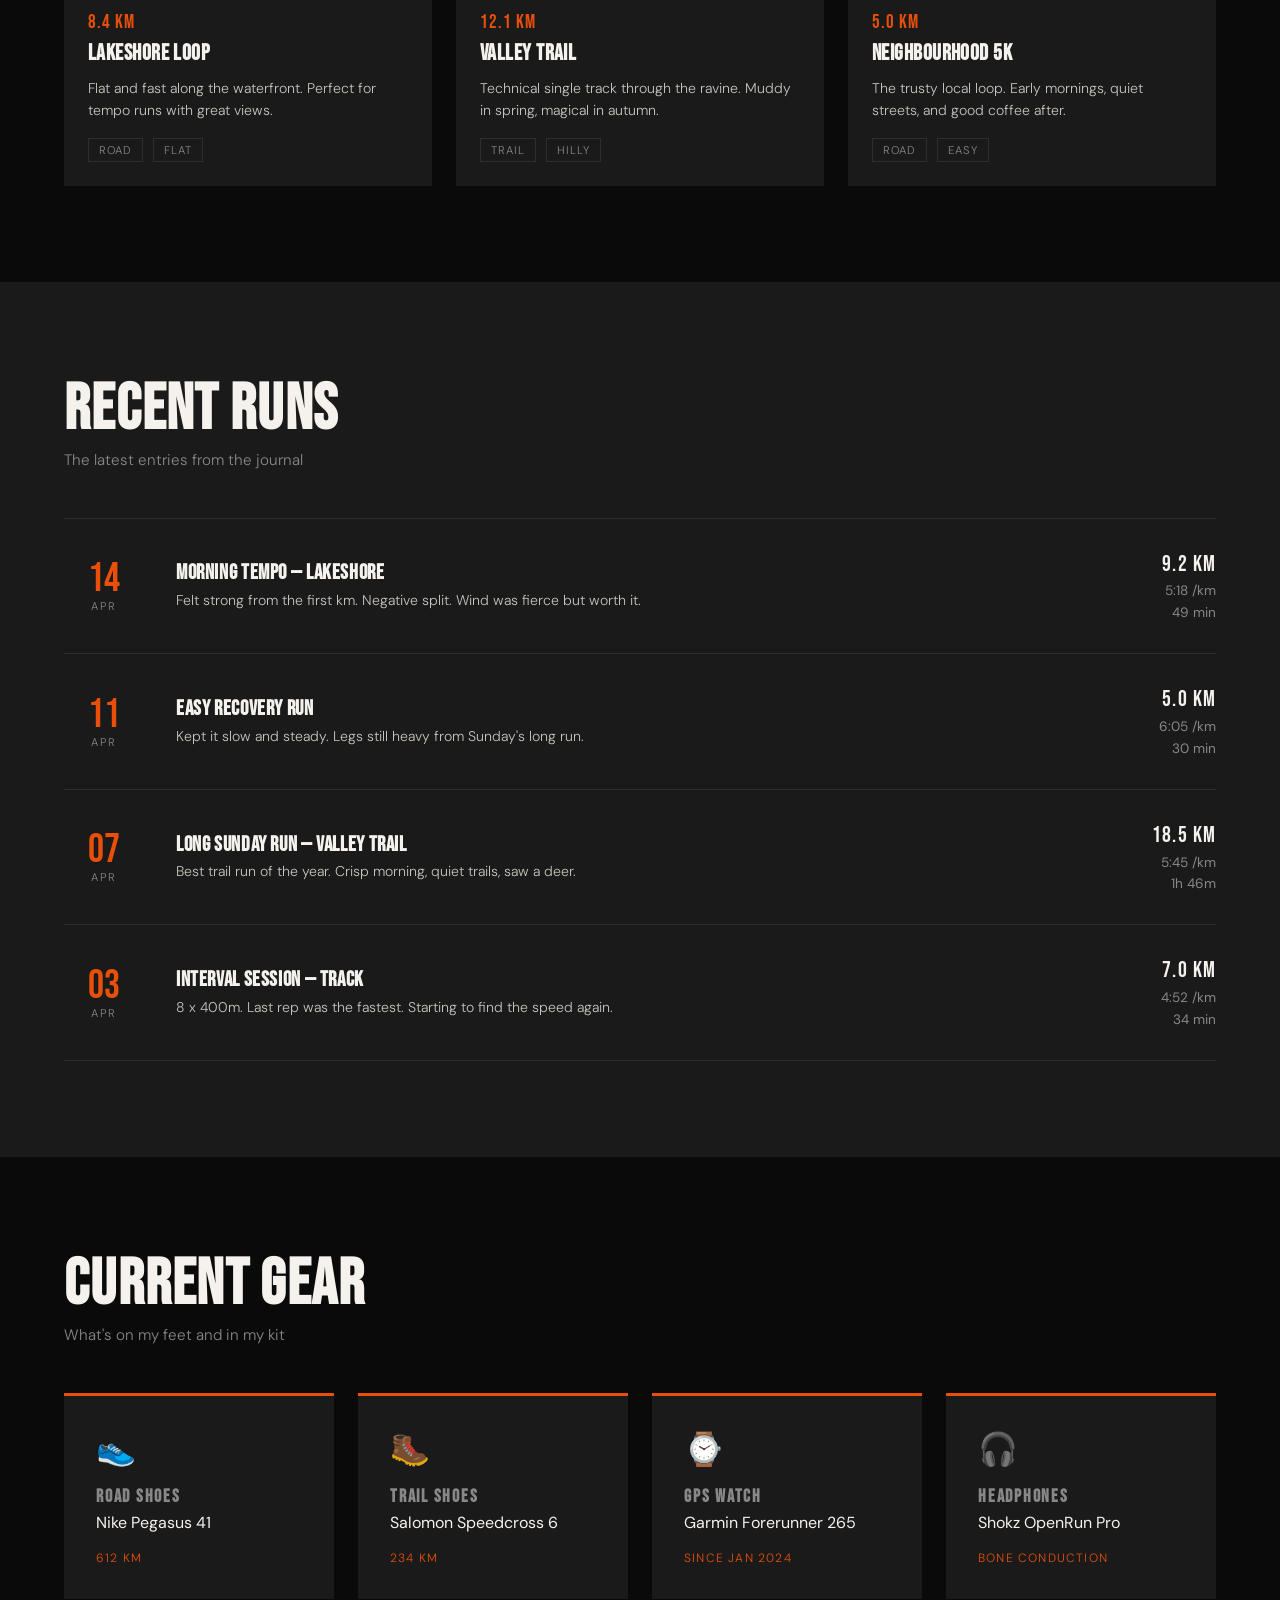
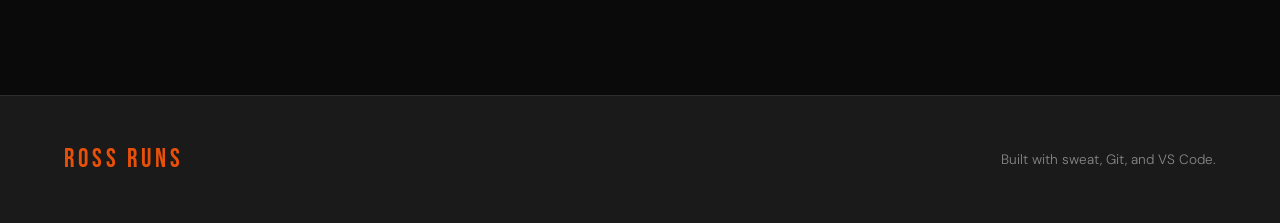
==== commit 8f22b589: "Add weather page" ====
--- a/index.html
+++ b/index.html
@@ -20,6 +20,7 @@
         <li><a href="#log">Log</a></li>
         <li><a href="#gear">Gear</a></li>
         <li><a href="training.html">Training</a></li>
+        <li><a href="weather.html">Weather</a></li>
         <li><a href="contact.html">Contact</a></li>
       </ul>
     </nav>
--- a/style.css
+++ b/style.css
@@ -524,6 +524,138 @@
   color: var(--orange);
   letter-spacing: 0.1em;
   text-transform: uppercase;
+}
+
+/* ===========================
+   WEATHER PAGE
+=========================== */
+.weather-main {
+  min-height: calc(100vh - 81px - 81px);
+  background: var(--black);
+  display: flex;
+  align-items: center;
+  justify-content: center;
+  padding: 6rem 4rem;
+}
+
+.weather-inner {
+  width: 100%;
+  max-width: 560px;
+  text-align: center;
+}
+
+.weather-state {
+  display: flex;
+  flex-direction: column;
+  align-items: center;
+  gap: 2rem;
+}
+
+.weather-state-msg {
+  font-size: 1rem;
+  color: var(--grey-light);
+  letter-spacing: 0.05em;
+}
+
+.weather-hero {
+  display: flex;
+  align-items: flex-start;
+  justify-content: center;
+  line-height: 1;
+  margin: 0.5rem 0 0.75rem;
+}
+
+.weather-temp {
+  font-family: 'Bebas Neue', sans-serif;
+  font-size: clamp(7rem, 20vw, 14rem);
+  color: var(--white);
+  line-height: 1;
+}
+
+.weather-unit {
+  font-family: 'Bebas Neue', sans-serif;
+  font-size: clamp(2.5rem, 6vw, 4rem);
+  color: var(--orange);
+  margin-top: 1.2rem;
+}
+
+.weather-condition {
+  font-size: 1.2rem;
+  color: var(--text-light);
+  letter-spacing: 0.05em;
+  margin-bottom: 3rem;
+}
+
+.weather-stats {
+  display: grid;
+  grid-template-columns: repeat(3, 1fr);
+  gap: 1px;
+  background: var(--grey-mid);
+  border: 1px solid var(--grey-mid);
+  margin-bottom: 2.5rem;
+}
+
+.weather-stat {
+  background: var(--grey);
+  padding: 1.5rem 1rem;
+  display: flex;
+  flex-direction: column;
+  gap: 0.4rem;
+  align-items: center;
+}
+
+.weather-stat-val {
+  font-family: 'Bebas Neue', sans-serif;
+  font-size: 2.2rem;
+  color: var(--white);
+  line-height: 1;
+}
+
+.weather-stat-name {
+  font-size: 0.7rem;
+  letter-spacing: 0.15em;
+  text-transform: uppercase;
+  color: var(--grey-light);
+}
+
+.advice-box {
+  padding: 1.5rem 2rem;
+  text-align: left;
+  border-left: 3px solid;
+}
+
+.advice-good {
+  background: rgba(74, 154, 74, 0.08);
+  border-color: #4a9a4a;
+}
+
+.advice-bad {
+  background: rgba(232, 80, 10, 0.08);
+  border-color: var(--orange);
+}
+
+.advice-label {
+  font-family: 'Bebas Neue', sans-serif;
+  font-size: 1.4rem;
+  letter-spacing: 0.05em;
+  display: block;
+  margin-bottom: 0.3rem;
+}
+
+.advice-good .advice-label { color: #6aba6a; }
+.advice-bad .advice-label  { color: var(--orange-light); }
+
+.advice-box p {
+  font-size: 0.9rem;
+  color: var(--text-light);
+  line-height: 1.6;
+}
+
+.hidden { display: none !important; }
+
+@media (max-width: 900px) {
+  .weather-main { padding: 4rem 2rem; }
+  .weather-stats { grid-template-columns: repeat(3, 1fr); }
 }
 
 /* ===========================
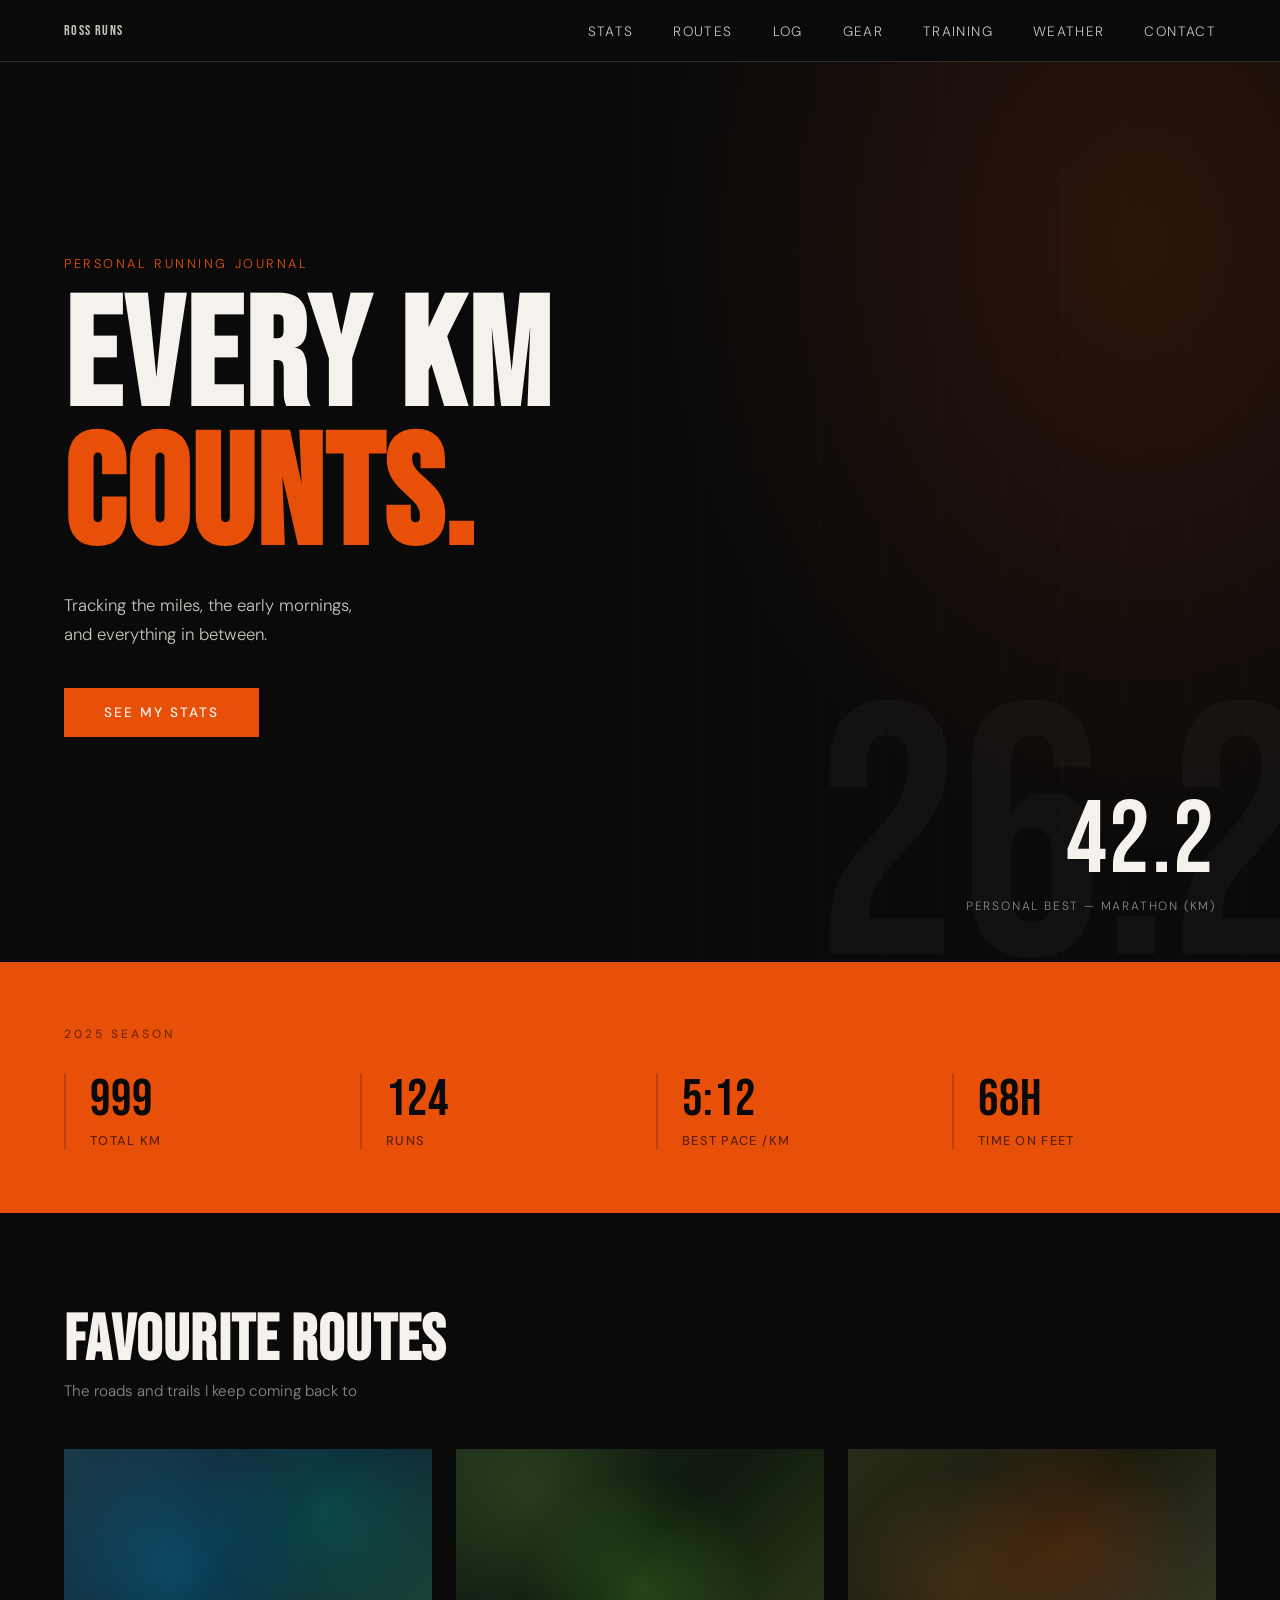
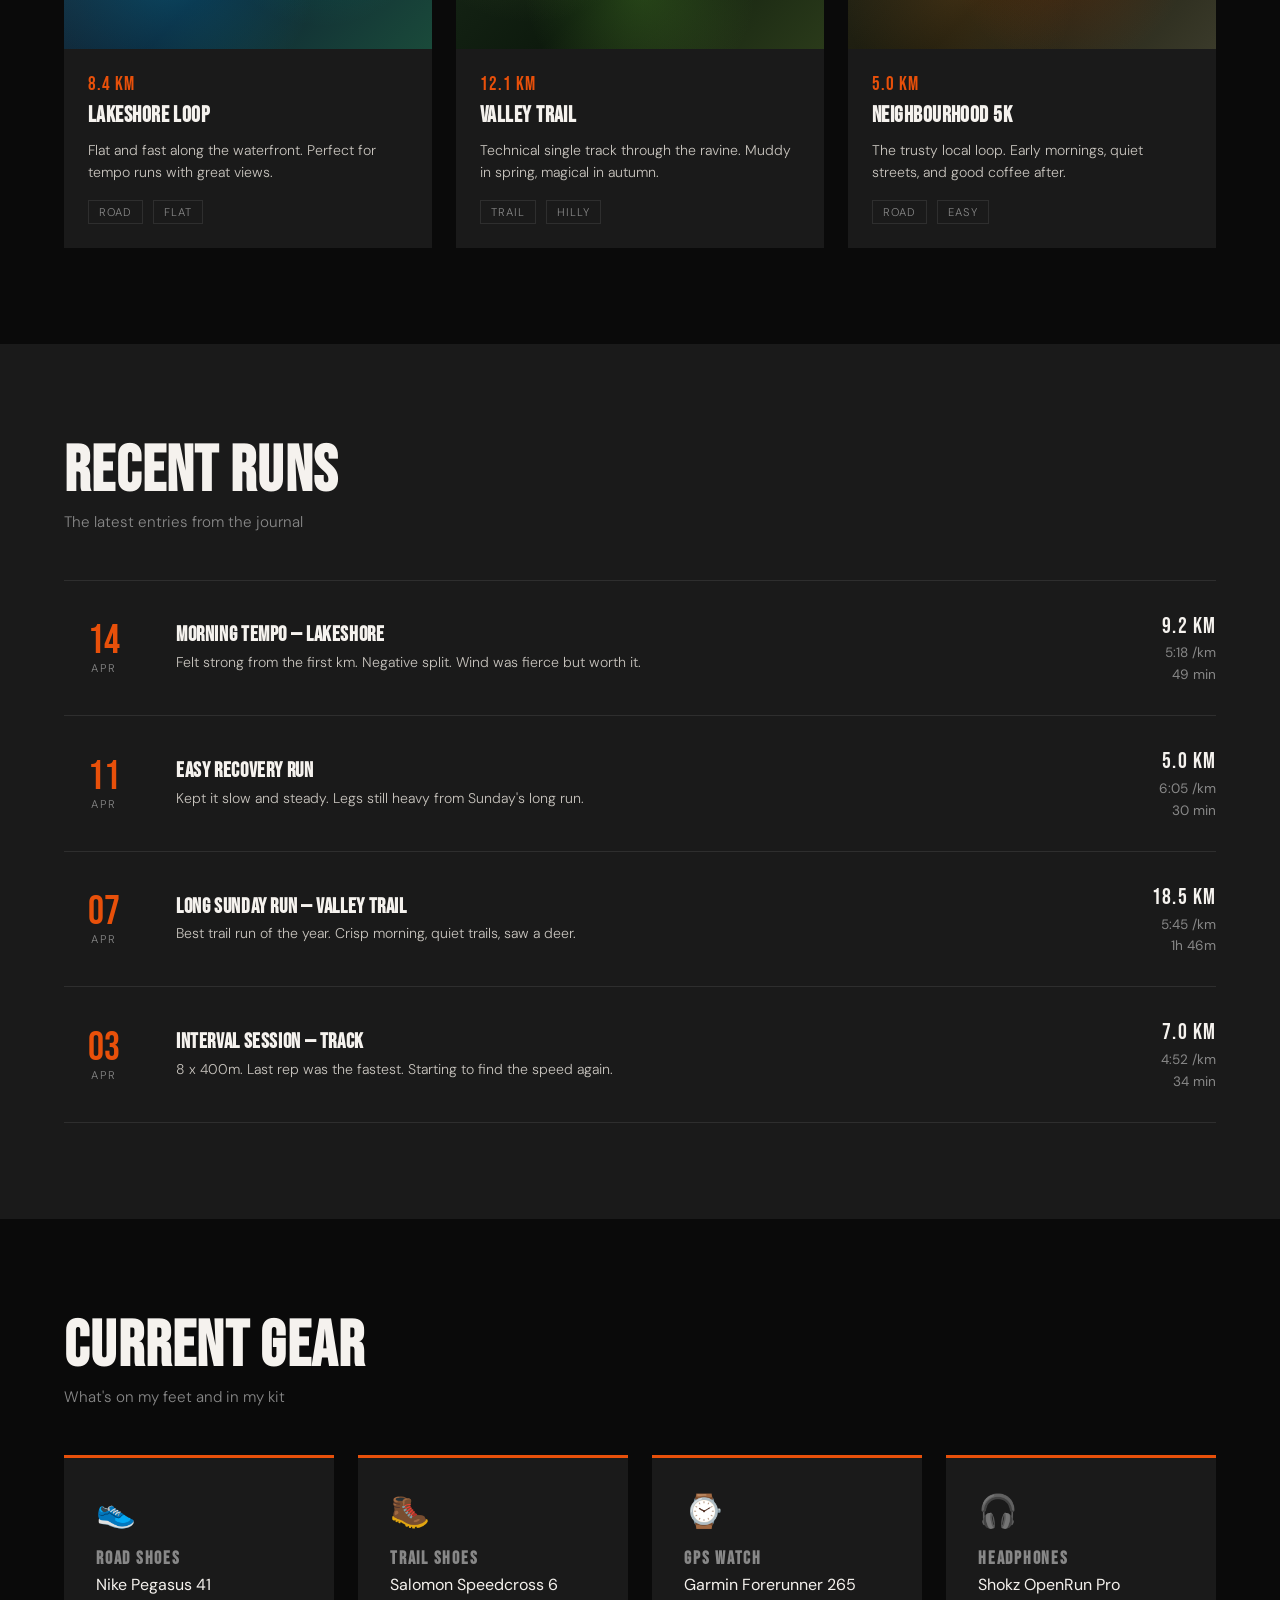
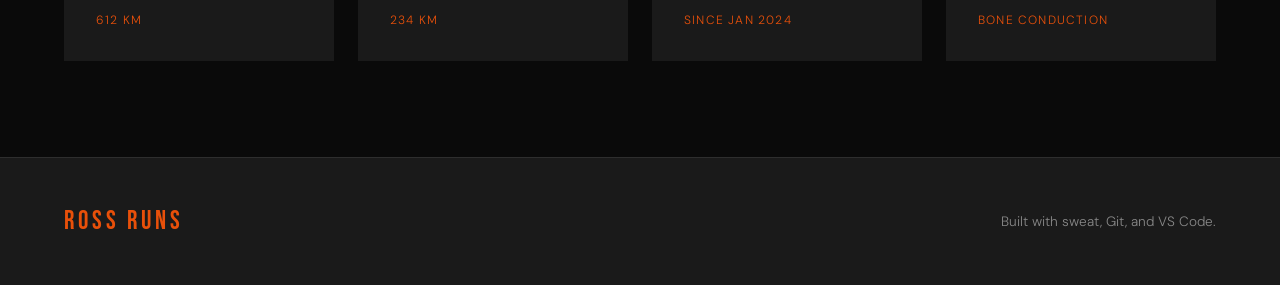
==== commit 741a0ca5: "Sticky nav" ====
--- a/index.html
+++ b/index.html
@@ -10,20 +10,22 @@
 </head>
 <body>
 
+  <!-- NAV -->
+  <nav class="nav">
+    <a href="index.html" class="logo">ROSS RUNS</a>
+    <ul>
+      <li><a href="#stats">Stats</a></li>
+      <li><a href="#routes">Routes</a></li>
+      <li><a href="#log">Log</a></li>
+      <li><a href="#gear">Gear</a></li>
+      <li><a href="training.html">Training</a></li>
+      <li><a href="weather.html">Weather</a></li>
+      <li><a href="contact.html">Contact</a></li>
+    </ul>
+  </nav>
+
   <!-- HERO -->
   <header class="hero">
-    <nav class="nav">
-      <span class="logo">ROSS RUNS</span>
-      <ul>
-        <li><a href="#stats">Stats</a></li>
-        <li><a href="#routes">Routes</a></li>
-        <li><a href="#log">Log</a></li>
-        <li><a href="#gear">Gear</a></li>
-        <li><a href="training.html">Training</a></li>
-        <li><a href="weather.html">Weather</a></li>
-        <li><a href="contact.html">Contact</a></li>
-      </ul>
-    </nav>
     <div class="hero-content">
       <p class="hero-label">Personal Running Journal</p>
       <h1>Every km<br><em>counts.</em></h1>
--- a/style.css
+++ b/style.css
@@ -50,9 +50,12 @@
   display: flex;
   justify-content: space-between;
   align-items: center;
-  padding: 2rem 4rem;
-  position: relative;
-  z-index: 10;
+  padding: 1.25rem 4rem;
+  position: sticky;
+  top: 0;
+  z-index: 100;
+  background: var(--black);
+  border-bottom: 1px solid var(--grey-mid);
 }
 
 .logo {
@@ -662,8 +665,10 @@
    CONTACT
 =========================== */
 .contact-header {
+  position: sticky;
+  top: 0;
+  z-index: 100;
   background: var(--black);
-  border-bottom: 1px solid var(--grey-mid);
 }
 
 .nav-active {
